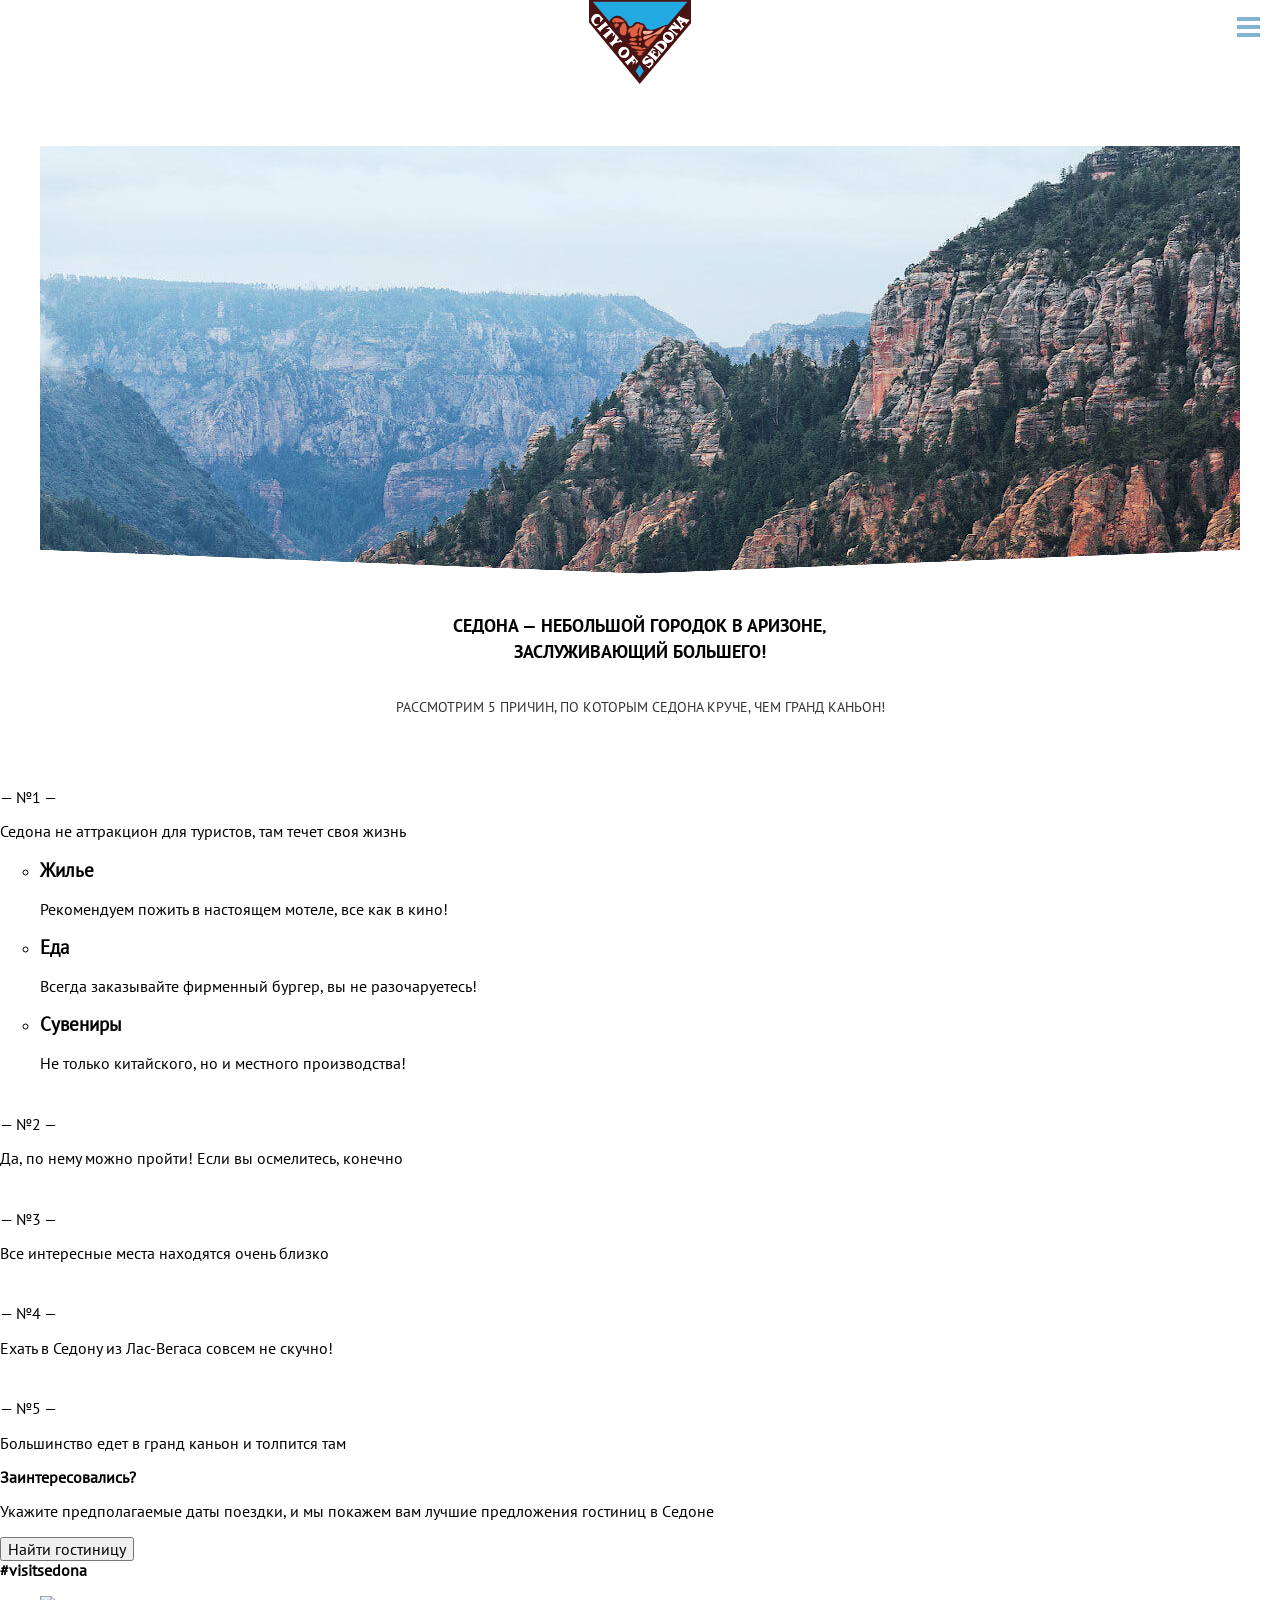
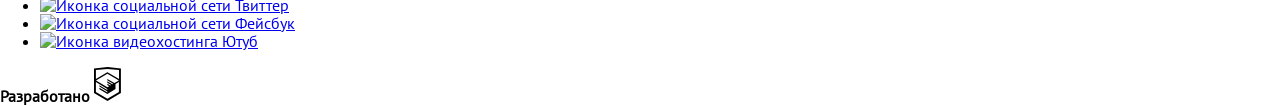
==== index.html @ 57e94d4b "features_mobile - in progress" ====
<!DOCTYPE html>
<html lang="en">

<head>
	<meta charset="UTF-8">
	<meta name="viewport" content="width=device-width,initial-scale=1">
	<link rel="stylesheet" href="css/normalize.css">
	<link rel="stylesheet" href="css/style.css">
	<title>Sedona</title>
</head>

<body>
	<header class="page-header page-header-nojs">
		<a class="page-header__logo">
			<img class="page-header__image" src="img/logotype-mobile.svg" width="102" height="83" alt="Логотип курортного городка «Седона»">
		</a>
		<div class="page-header__wrapper"></div>
		<nav class="main-nav main-nav--closed main-nav--nojs">
			<button class="main-nav__toggle" type="button"><span class="visually-hidden">Открыть меню</span></button>
			<div class="main-nav__wrapper">
				<ul class="main-nav__list site-list">
					<li class="site-list__item site-list__item--active">
						<a>Главная</a>
					</li>
					<li class="site-list__item">
						<a href="photo.html">Фото и видео</a>
					</li>
					<li class="site-list__item">
						<a href="form.html">Форма отзыва</a>
					</li>
					<li class="site-list__item">
						<a href="#">HTML Academy</a>
					</li>
				</ul>
			</div>
		</nav>
	</header>
	<main class="page-main">
		<h1 class="visually-hidden">Главная страница курортного города «Седона»</h1>
		<section class="features">
			<h2 class="visually-hidden">Преимущества курортного города «Седона»</h2>
			<div class="features__wrapper">
				<b class="features__city">Седона — небольшой городок в аризоне, заслуживающий большего!</b>
				<p class="features__reason">Рассмотрим 5 причин, по которым седона круче, чем гранд каньон!</p>
			</div>
			<ul class="features__list">
				<li class="features__item">
					<h3 class="features__title">Настоящий городок</h3>
					<span class="features__number">— №1 —</span>
					<p class="features__desc">Седона не аттракцион для туристов, там течет своя жизнь</p>
					<ul class="features__sublist">
						<li class="features__sublist-item">
							<h3 class="features__sublist-title">Жилье</h3>
							<p class="features__sublist-desc">Рекомендуем пожить в настоящем мотеле, все как в кино!</p>
						</li>
						<li class="features__sublist-item">
							<h3 class="features__sublist-title">Еда</h3>
							<p class="features__sublist-desc">Всегда заказывайте фирменный бургер, вы не разочаруетесь!</p>
						</li>
						<li class="features__sublist-item">
							<h3 class="features__sublist-title">Сувениры</h3>
							<p class="features__sublist-desc">Не только китайского, но и местного производства!</p>
						</li>
					</ul>
				</li>
				<li class="features__item">
					<h3 class="features__title">Там есть мост дьявола</h3>
					<span class="features__number">— №2 —</span>
					<p class="features__desc">Да, по нему можно пройти! Если вы осмелитесь, конечно</p>
				</li>
				<li class="features__item">
					<h3 class="features__title">Небольшая площадь</h3>
					<span class="features__number">— №3 —</span>
					<p class="features__desc">Все интересные места находятся очень близко</p>
				</li>
				<li class="features__item">
					<h3 class="features__title">Красивая дорога</h3>
					<span class="features__number">— №4 —</span>
					<p class="features__desc">Ехать в Седону из Лас-Вегаса совсем не скучно!</p>
				</li>
				<li class="features__item">
					<h3 class="features__title">Мало туристов</h3>
					<span class="features__number">— №5 —</span>
					<p class="features__desc">Большинство едет в гранд каньон и толпится там</p>
				</li>
			</ul>
		</section>
		<section class="beinterestedin">
			<h2 class="visually-hidden">Забронировать гостинницу</h2>
			<b class="beinterestedin__title">Заинтересовались?</b>
			<p class="beinterestedin__desc">Укажите предполагаемые даты поездки, и мы покажем вам лучшие предложения гостиниц в Cедоне</p>
			<button class="beinterestedin__button">Найти гостиницу</button>
		</section>
		<section class="map">
			<h2 class="visually-hidden">Как до нас добраться?</h2>
			<div class="map__wrapper"></div>
		</section>
	</main>
	<footer class="page-footer">
		<b class="page-footer__hashtag">#visitsedona</b>
		<ul class="social__list">
			<li class="social__item">
				<a class="social__link" href="#">
					<img width="18" height="14" src="img/icon-twitter.svg" alt="Иконка социальной сети Твиттер">
				</a>
			</li>
			<li class="social__item">
				<a class="social__link" href="#">
					<img width="9" height="18" src="img/icon-facebook.svg" alt="Иконка социальной сети Фейсбук">
				</a>
			</li>
			<li class="social__item">
				<a class="social__link" href="#">
					<img width="20" height="14" src="img/icon-youtube.svg" alt="Иконка видеохостинга Ютуб">
				</a>
			</li>
		</ul>
		<div class="page-footer__copyright">
			<b class="page-footer__copyright-text" title="Логотип HTML Academy">Разработано</b>
			<a href="#" class="page-footer__copyright-link">
				<svg width="27" height="35" viewBox="0 0 27 35" fill="none">
					<path d="M13.6 0h-.1L0 1.4v24.7l13.5 8 13.4-8V1.4L13.6 0zM25 12.1L13.5 5.3v-.1h-.1l-.1-.1v.1L1.9 12.1v-9l11.5-1.2L25 3.1v9zM13.4 6.8l11.5 6.7-4.5 2.6-7.1-4.2v1.4l5.9 3.5-.9.5-5-3v1.4l3.8 2.3-.8.5-3-1.8v1.4l1.9 1.1-1.8 1.1L2 13.6l11.4-6.8zM1.9 15.1l11.4 6.8v1l-7.9-4.7v1.4l8 4.8v1.1l-8-4.7v1.4l8 4.8 8.1-4.9v-5.2l3.4-2v10l-11.5 6.9L1.9 25v-9.9z" fill="#000" />
				</svg>
			</a>
		</div>
	</footer>
	<script src="scripts/main-nav.js"></script>
</body>

</html>
---- css/style.css ----
@font-face {
  font-weight: normal;
  font-family: "PT Sans Regular";
  font-style: normal;
  font-display: swap;
  src: url("../fonts/ptsans.woff2") format("woff2"), url("../fonts/ptsans.woff") format("woff");
}
@font-face {
  font-weight: bold;
  font-family: "PT Sans Bold";
  font-style: normal;
  font-display: swap;
  src: url("../fonts/ptsansbold.woff2") format("woff2"), url("../fonts/ptsansbold.woff") format("woff");
}
body {
  min-width: 320px;
  font-family: "PT Sans Regular", "Arial", sans-serif;
}
.visually-hidden:not(:focus):not(:active),
input[type="checkbox"].visually-hidden,
input[type="radio"].visually-hidden {
  position: absolute;
  width: 1px;
  height: 1px;
  margin: -1px;
  border: 0;
  padding: 0;
  white-space: nowrap;
  clip-path: insert(100%);
  clip: rect(0 0 0 0);
  overflow: hidden;
}
img {
  max-width: 100%;
  height: auto;
}
.list-reset {
  margin: 0;
  padding: 0;
  list-style: none;
}
.text-reset {
  margin: 0;
  padding: 0;
}
.index-central {
  margin: 0 auto;
  max-width: 940px;
}
.page-header {
  position: relative;
  width: 100%;
  min-height: 445px;
  display: flex;
  flex-direction: column;
  background-image: url(../img/text-index-mobile.svg), url(../img/bg-back-mobile@1x.jpg);
  background-repeat: no-repeat;
  background-position: center 146px, center 56px;
  background-size: 282px 214px, 768px auto;
}
@media (min-resolution: 144dpi), (min-resolution: 1.5dppx) {
  .page-header {
    background-image: url("../img/bg-back-mobile@2x.jpg");
  }
}
.page-header::after {
  content: "";
  position: absolute;
  bottom: 0;
  width: 100%;
  height: 26px;
  background: linear-gradient(to bottom left, transparent 50%, #ffffff 50.9%) left / 51.5% 100% no-repeat, linear-gradient(to bottom right, transparent 50%, #ffffff 50.9%) right / 51.5% 100% no-repeat;
}
.page-header-nojs {
  background-image: none;
}
.page-header-nojs::after {
  content: none;
}
.page-header__logo {
  text-align: center;
  z-index: 2;
}
@media (max-width: 767px) {
  .page-header-nojs .page-header__wrapper {
    position: relative;
    margin-top: -29.7px;
    order: 1;
    width: 100%;
    min-height: 389px;
    background-image: url(../img/text-index-mobile.svg), url(../img/bg-back-mobile@1x.jpg);
    background-repeat: no-repeat;
    background-position: center 90px, center 0px;
    background-size: 282px 214px, 768px auto;
  }
  .page-header-nojs .page-header__wrapper::after {
    content: "";
    position: absolute;
    bottom: 0;
    width: 100%;
    height: 26px;
    background: linear-gradient(to bottom left, transparent 50%, #ffffff 50.9%) left / 51.5% 100% no-repeat, linear-gradient(to bottom right, transparent 50%, #ffffff 50.9%) right / 51.5% 100% no-repeat;
  }
}
@media (max-width: 767px) and (min-resolution: 144dpi), (max-width: 767px) and (min-resolution: 1.5dppx) {
  .page-header-nojs .page-header__wrapper {
    background-image: url("../img/bg-back-mobile@2x.jpg");
  }
}
@media (min-width: 768px) {
  .page-header {
    min-height: 574px;
    background-image: url("../img/bg-back-desktop@1x.jpg");
    background-size: 1200px auto;
  }
}
@media (min-width: 768px) and (min-resolution: 144dpi), (min-width: 768px) and (min-resolution: 1.5dppx) {
  .page-header {
    background-image: url("../img/bg-back-desktop@2x.jpg");
  }
}
.main-nav {
  position: relative;
}
.main-nav {
  order: -1;
}
.main-nav--opened .main-nav__list {
  display: block;
}
.main-nav--closed .main-nav__list {
  display: none;
}
.main-nav__wrapper {
  background-color: #81b3d2;
}
.main-nav__list {
  margin: 0;
  padding: 0;
  list-style: none;
}
.site-list__item {
  box-shadow: inset 0px 1px 0px 0px rgba(255, 255, 255, 0.2), inset 0px -1px 0px 0px rgba(1, 1, 1, 0.2);
}
.site-list__item a {
  display: block;
  padding: 7px 0px;
  font-family: "PT Sans Bold";
  font-size: 18px;
  line-height: 40px;
  font-weight: bold;
  text-transform: uppercase;
  text-decoration: none;
  color: #ffffff;
  text-align: center;
}
.site-list__item:first-child {
  box-shadow: inset 0px 1px 0px 0px rgba(255, 255, 255, 0.2), inset 0px -1px 0px 0px rgba(1, 1, 1, 0.2);
}
.site-list__item:last-child {
  box-shadow: inset 0px 1px 0px 0px rgba(255, 255, 255, 0.2), inset 0px -1px 4px 0px rgba(1, 1, 1, 0.2);
}
.main-nav__toggle {
  position: absolute;
  top: 17px;
  right: 20px;
  display: block;
  padding: 0;
  width: 23px;
  height: 21px;
  background: none;
  border: none;
  z-index: 3;
}
.main-nav--closed .main-nav__toggle::before {
  content: "";
  position: absolute;
  top: 0;
  right: 0;
  width: 23px;
  height: 4px;
  background-color: #81b3d2;
  box-shadow: 0 8px 0 0 #81b3d2, 0 16px 0 0 #81b3d2;
}
.main-nav--opened .main-nav__toggle::before {
  content: "";
  position: absolute;
  top: -3px;
  right: 9.5px;
  width: 4px;
  height: 28px;
  background-color: #ffffff;
  transform: rotate(45deg);
}
.main-nav--opened .main-nav__toggle::after {
  content: "";
  position: absolute;
  top: -3px;
  right: 9.5px;
  width: 4px;
  height: 28px;
  background-color: #ffffff;
  transform: rotate(-45deg);
}
.main-nav--nojs .main-nav__list {
  display: block;
}
.main-nav--nojs .main-nav__toggle {
  display: none;
}
.features__wrapper {
  max-width: 500px;
  padding: 0px 25px;
  margin: 39px auto 42px;
}
.features__city {
  display: block;
  margin-bottom: 29px;
  font-family: "PT Sans Bold";
  font-size: 18px;
  line-height: 26px;
  font-weight: bold;
  color: #000000;
  text-align: center;
  text-transform: uppercase;
}
.features__reason {
  margin: 0;
  padding: 0;
  font-family: "PT Sans Regular";
  font-size: 14px;
  line-height: 26px;
  font-weight: normal;
  color: #333333;
  text-align: center;
  text-transform: uppercase;
}
.features__list {
  margin: 0;
  padding: 0;
  list-style: none;
}
.features__title {
  margin: 0;
  padding: 0;
  font-family: "PT Sans Bold";
  font-size: 18px;
  line-height: 26px;
  font-weight: bold;
  text-transform: uppercase;
  text-align: center;
  color: #ffffff;
}
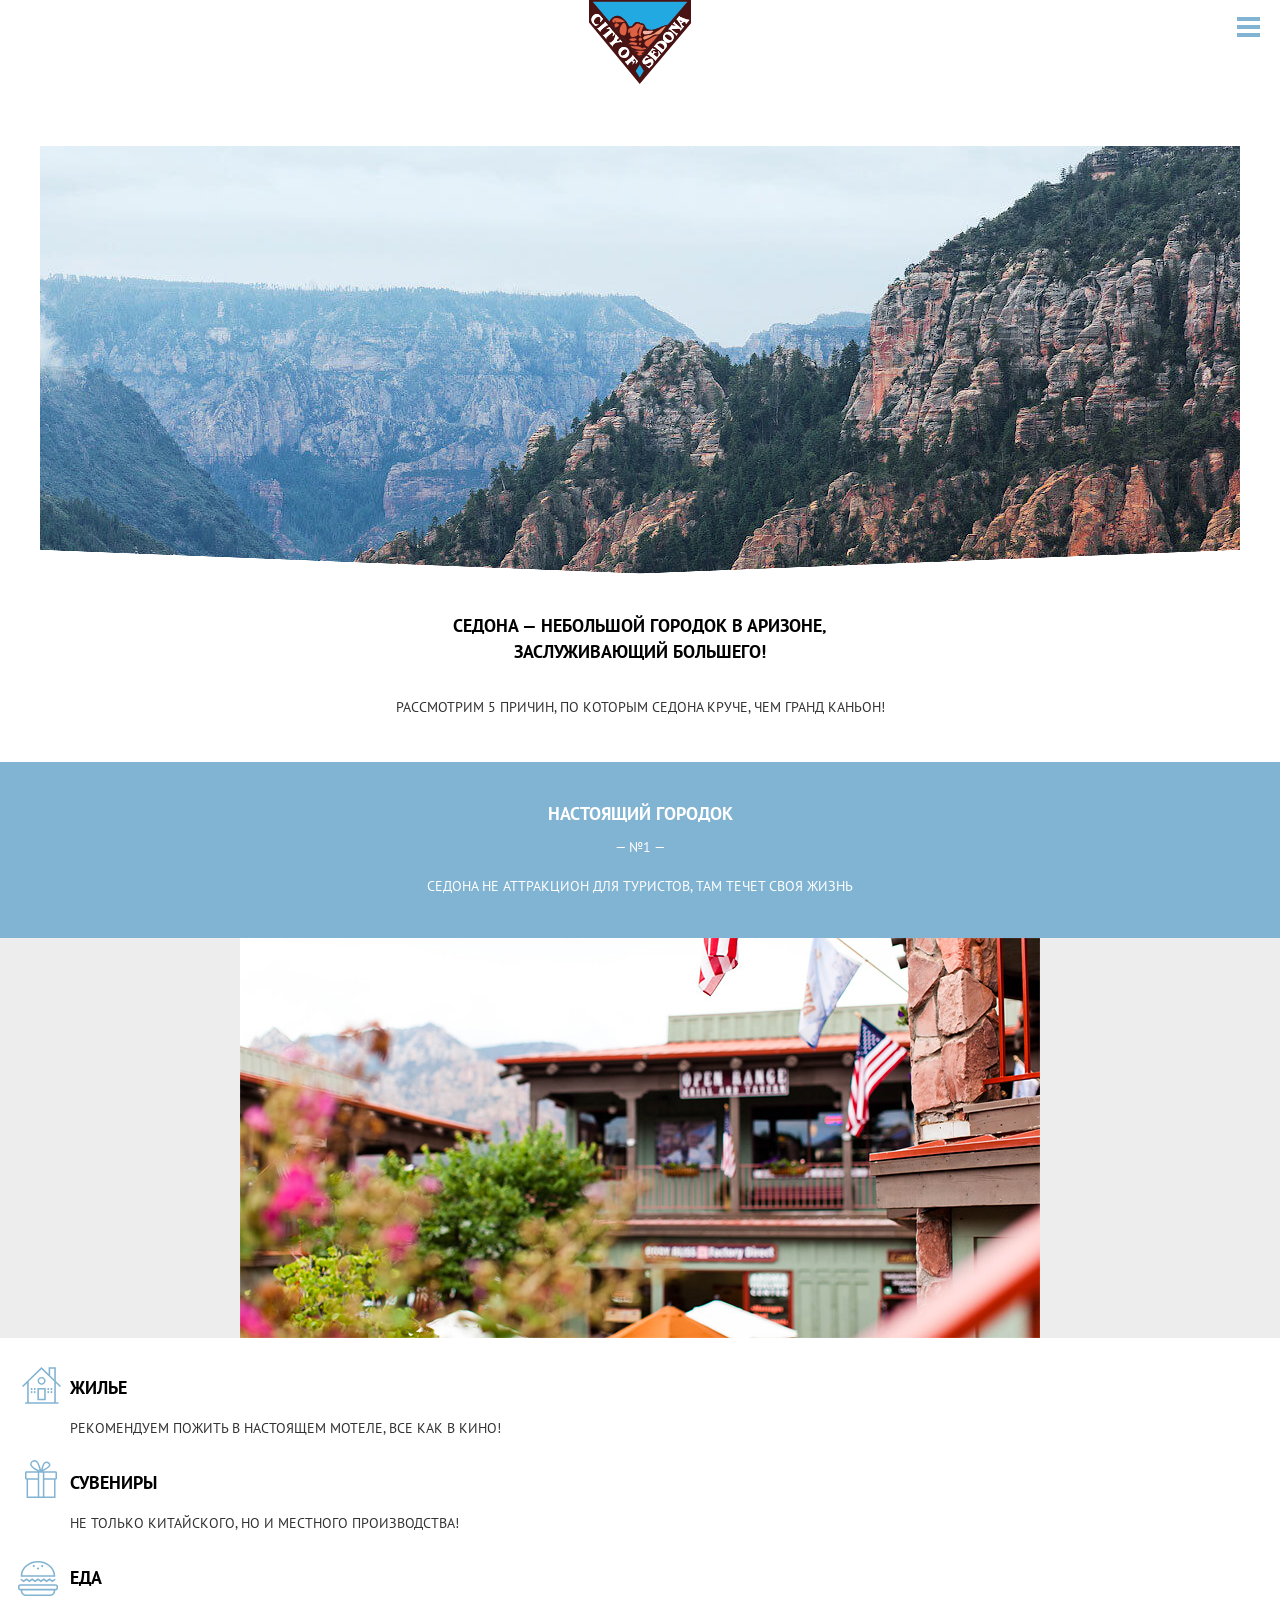
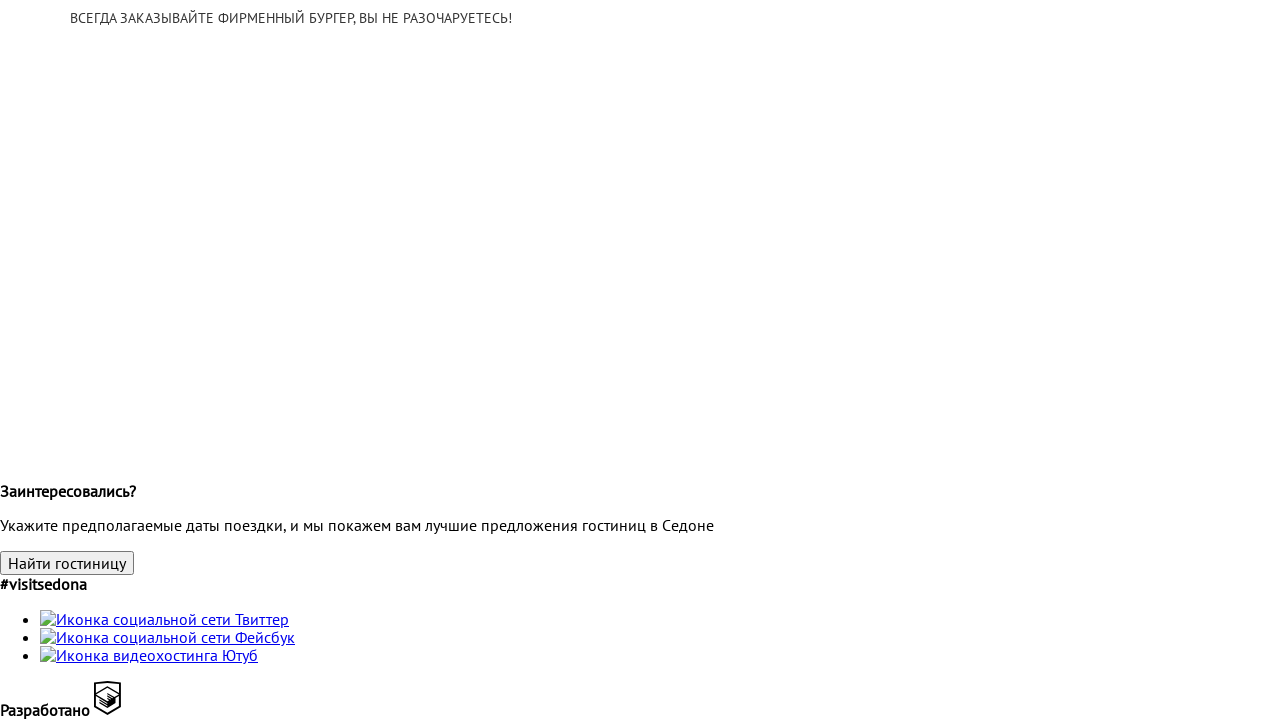
==== commit 3571f6f1: "features__list - in progress" ====
--- a/index.html
+++ b/index.html
@@ -45,19 +45,36 @@
 			</div>
 			<ul class="features__list">
 				<li class="features__item">
-					<h3 class="features__title">Настоящий городок</h3>
-					<span class="features__number">— №1 —</span>
-					<p class="features__desc">Седона не аттракцион для туристов, там течет своя жизнь</p>
+					<div class="features__item-wrapper">
+						<div class="features__text-wrapper">
+							<h3 class="features__title">Настоящий городок</h3>
+							<span class="features__number">— №1 —</span>
+							<p class="features__desc">Седона не аттракцион для туристов, там течет своя жизнь</p>
+						</div>
+						<p class="features_wrapper-picture">
+							<picture>
+								<!--
+								<source type="image/webp" media="(min-width: 960px)" srcset="img/main-city-desktop@1x.webp 1x, img/main-city-desktop@2x.webp 2x">
+								<source type="image/webp" media="(min-width: 768px)" srcset="img/main-city-tablet@1x.webp 1x, img/main-city-tablet@2x.webp 2x">
+								<source type="image/webp" srcset="img/main-city-mobile@1x.webp 1x, img/main-city-mobile@2x.webp 2x">
+
+-->
+								<source media="(min-width: 960px)" srcset="img/main-city-desktop@1x.jpg 1x, img/main-city-desktop@2x.jpg 2x">
+								<source media="(min-width: 500px)" srcset="img/main-city-tablet@1x.jpg 1x, img/main-city-tablet@2x.jpg 2x">
+								<img class="features__picture" src="img/main-city-mobile@1x.jpg" , srcset="img/main-city-mobile@2x.jpg 2x" alt="Фото настоящего городка">
+							</picture>
+						</p>
+					</div>
 					<ul class="features__sublist">
-						<li class="features__sublist-item">
+						<li class="features__sublist-item features__sublist-house">
 							<h3 class="features__sublist-title">Жилье</h3>
 							<p class="features__sublist-desc">Рекомендуем пожить в настоящем мотеле, все как в кино!</p>
 						</li>
-						<li class="features__sublist-item">
+						<li class="features__sublist-item features__sublist--food">
 							<h3 class="features__sublist-title">Еда</h3>
 							<p class="features__sublist-desc">Всегда заказывайте фирменный бургер, вы не разочаруетесь!</p>
 						</li>
-						<li class="features__sublist-item">
+						<li class="features__sublist-item features__sublist--souvenir">
 							<h3 class="features__sublist-title">Сувениры</h3>
 							<p class="features__sublist-desc">Не только китайского, но и местного производства!</p>
 						</li>
--- a/css/style.css
+++ b/css/style.css
@@ -240,6 +240,10 @@
   padding: 0;
   list-style: none;
 }
+.features__text-wrapper {
+  padding: 39px 20px 41px;
+  background-color: #81b3d2;
+}
 .features__title {
   margin: 0;
   padding: 0;
@@ -251,3 +255,96 @@
   text-align: center;
   color: #ffffff;
 }
+.features__number {
+  display: block;
+  padding: 10px 0px 18px;
+  font-family: "PT Sans Regular";
+  font-size: 14px;
+  line-height: 21px;
+  font-weight: normal;
+  color: #ffffff;
+  text-align: center;
+  text-transform: uppercase;
+}
+.features__desc {
+  margin: 0;
+  padding: 0;
+  font-family: "PT Sans Regular";
+  font-size: 14px;
+  line-height: 21px;
+  font-weight: normal;
+  color: #ffffff;
+  text-align: center;
+  text-transform: uppercase;
+}
+.features_wrapper-picture {
+  margin: 0;
+  padding: 0;
+  font-size: 0;
+  line-height: 0;
+  text-align: center;
+  background-color: #ededed;
+}
+.features__sublist {
+  margin: 0;
+  padding: 0;
+  list-style: none;
+  padding: 37px 20px 38px 70px;
+  display: flex;
+  flex-direction: column;
+}
+.features__sublist-item {
+  position: relative;
+  margin-bottom: 31px;
+}
+.features__sublist-title {
+  margin: 0;
+  padding: 0;
+  margin-bottom: 17px;
+  font-family: "PT Sans Bold";
+  font-size: 18px;
+  line-height: 26px;
+  font-weight: bold;
+  color: #000000;
+  text-transform: uppercase;
+}
+.features__sublist-desc {
+  margin: 0;
+  padding: 0;
+  font-family: "PT Sans Regular";
+  font-size: 14px;
+  line-height: 21px;
+  font-weight: normal;
+  color: #333333;
+  text-transform: uppercase;
+}
+.features__sublist-house::before {
+  content: "";
+  position: absolute;
+  top: -8.2px;
+  left: -48px;
+  width: 39px;
+  height: 37px;
+  background-image: url('../img/icon-house.svg');
+}
+.features__sublist--food {
+  order: 1;
+}
+.features__sublist--food::before {
+  content: "";
+  position: absolute;
+  top: -4px;
+  left: -52px;
+  width: 40px;
+  height: 35px;
+  background-image: url('../img/icon-food.svg');
+}
+.features__sublist--souvenir::before {
+  content: "";
+  position: absolute;
+  top: -10.2px;
+  left: -45px;
+  width: 32px;
+  height: 38px;
+  background-image: url('../img/icon-souvenir.svg');
+}
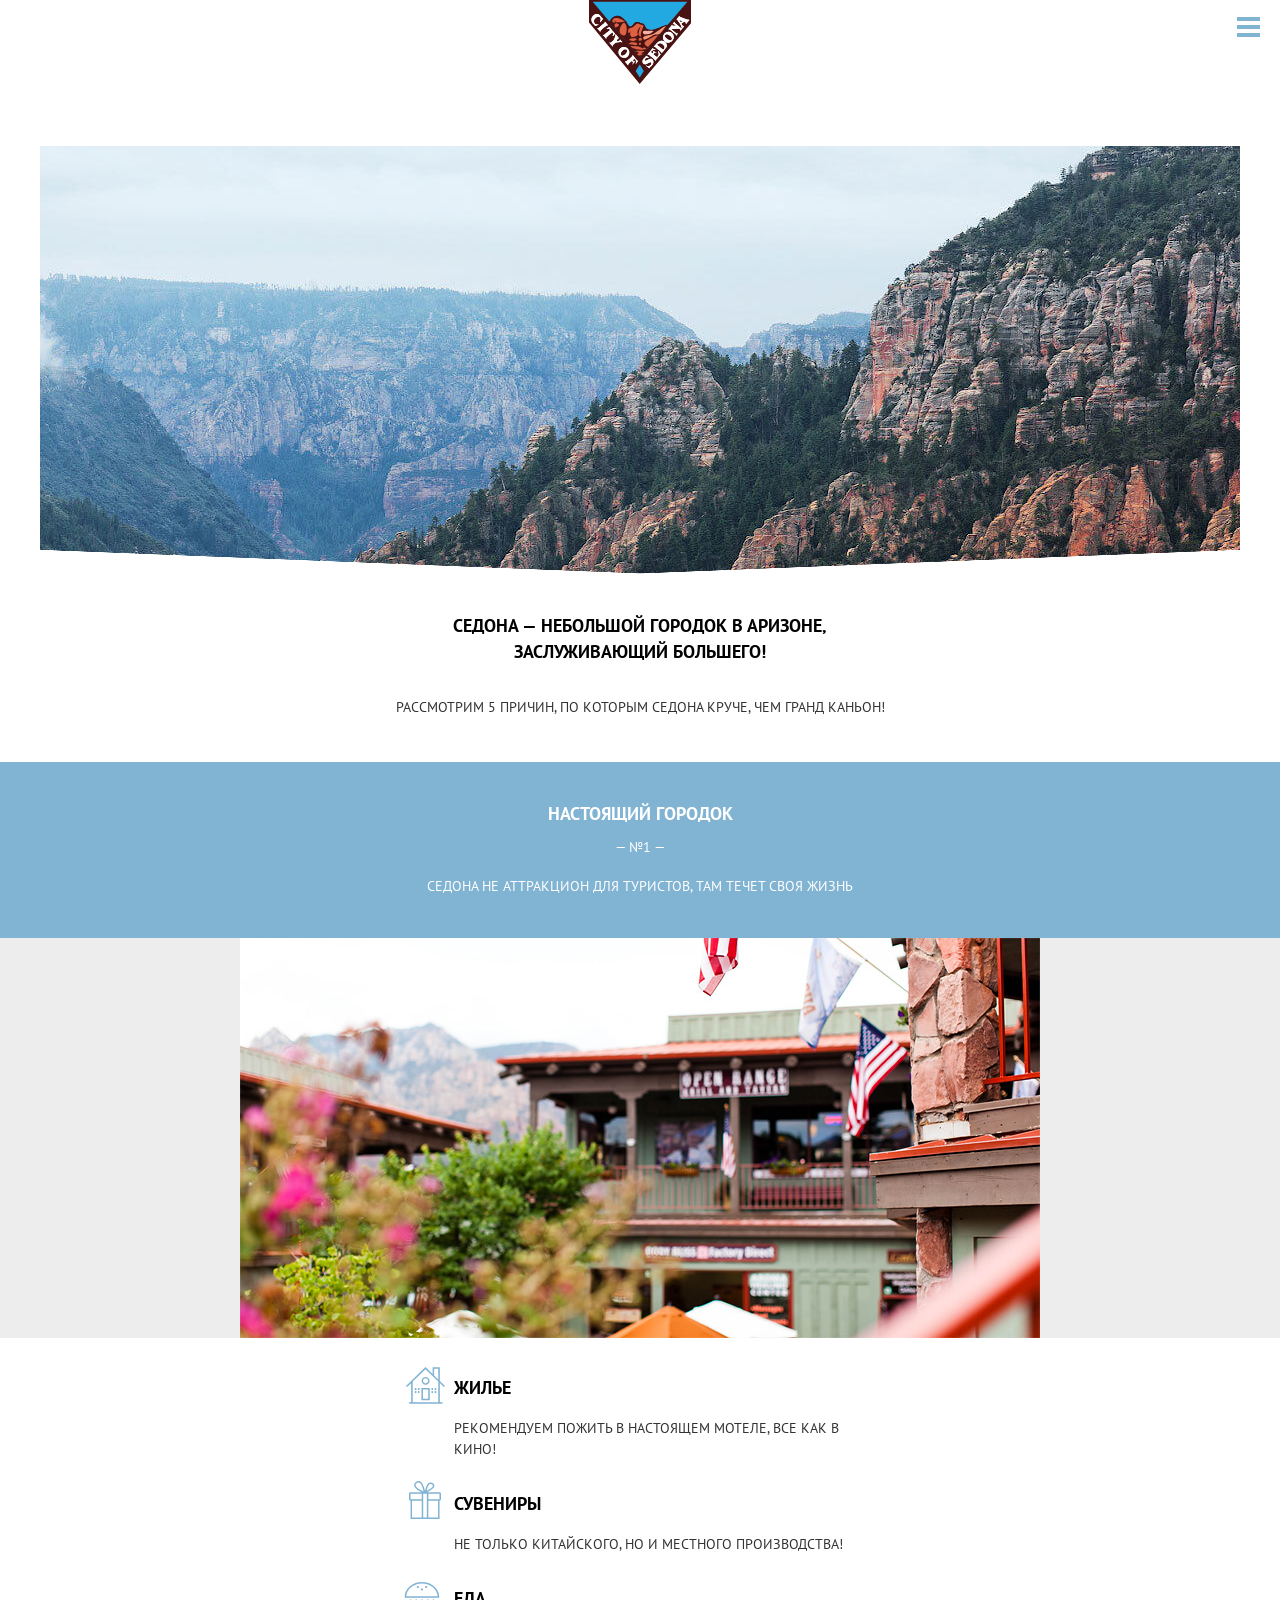
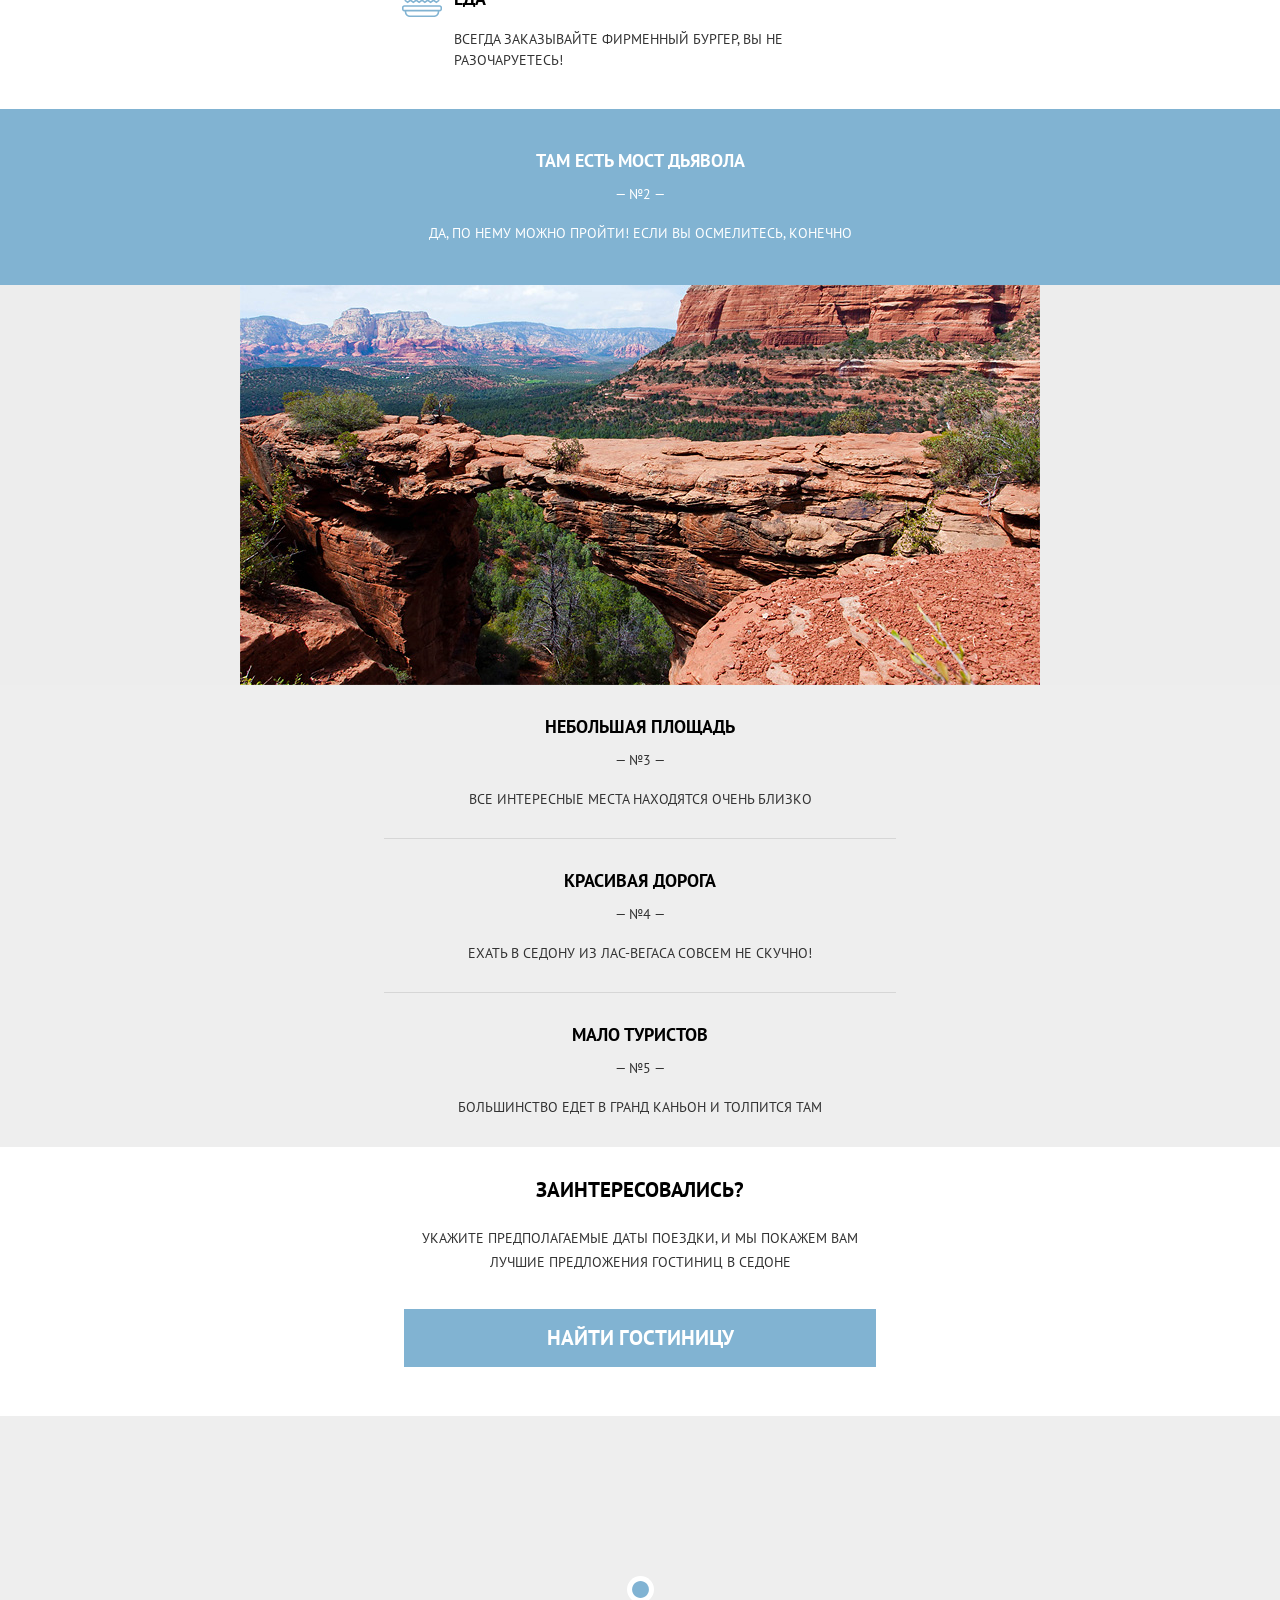
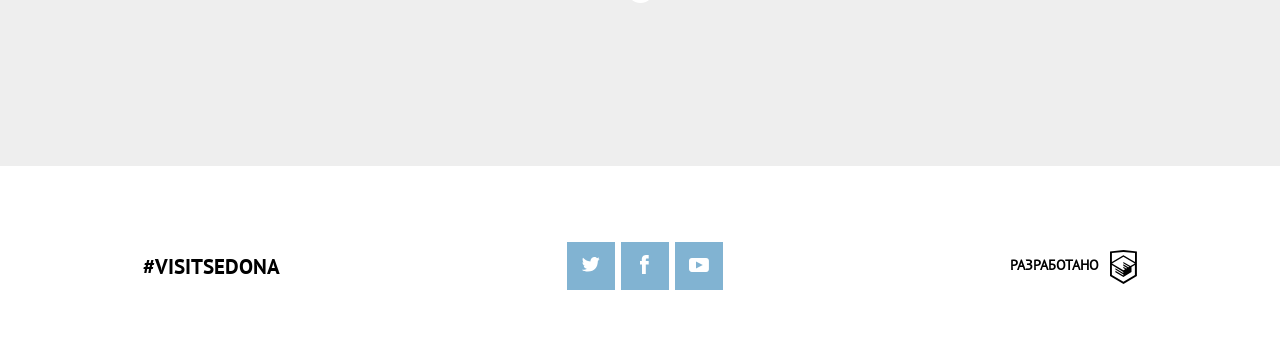
==== commit 5963cb42: "Index__mobile - done" ====
--- a/index.html
+++ b/index.html
@@ -45,7 +45,7 @@
 			</div>
 			<ul class="features__list">
 				<li class="features__item">
-					<div class="features__item-wrapper">
+					<div class="features__item-wrapper features__item-wrapper--margin">
 						<div class="features__text-wrapper">
 							<h3 class="features__title">Настоящий городок</h3>
 							<span class="features__number">— №1 —</span>
@@ -55,7 +55,7 @@
 							<picture>
 								<!--
 								<source type="image/webp" media="(min-width: 960px)" srcset="img/main-city-desktop@1x.webp 1x, img/main-city-desktop@2x.webp 2x">
-								<source type="image/webp" media="(min-width: 768px)" srcset="img/main-city-tablet@1x.webp 1x, img/main-city-tablet@2x.webp 2x">
+								<source type="image/webp" media="(min-width: 500px)" srcset="img/main-city-tablet@1x.webp 1x, img/main-city-tablet@2x.webp 2x">
 								<source type="image/webp" srcset="img/main-city-mobile@1x.webp 1x, img/main-city-mobile@2x.webp 2x">
 
 -->
@@ -81,24 +81,47 @@
 					</ul>
 				</li>
 				<li class="features__item">
-					<h3 class="features__title">Там есть мост дьявола</h3>
-					<span class="features__number">— №2 —</span>
-					<p class="features__desc">Да, по нему можно пройти! Если вы осмелитесь, конечно</p>
+					<div class="features__item-wrapper">
+						<div class="features__text-wrapper">
+							<h3 class="features__title">Там есть мост дьявола</h3>
+							<span class="features__number">— №2 —</span>
+							<p class="features__desc">Да, по нему можно пройти! Если вы осмелитесь, конечно</p>
+						</div>
+						<p class="features_wrapper-picture">
+							<picture>
+								<!--
+								<source type="image/webp" media="(min-width: 960px)" srcset="img/main-bridge-desktop@1x.webp 1x, img/main-bridge-desktop@1x.webp 2x">
+								<source type="image/webp" media="(min-width: 500px)" srcset="img/main-bridge-tablet@1x.webp 1x, img/main-bridge-tablet@2x.webp 2x">
+								<source type="image/webp" srcset="img/main-bridge-mobile@1x.webp 1x, img/main-bridge-mobile@2x.webp 2x">
+
+-->
+								<source media="(min-width: 960px)" srcset="img/main-bridge-desktop@1x.jpg 1x, img/main-bridge-desktop@2x.jpg 2x">
+								<source media="(min-width: 500px)" srcset="img/main-bridge-tablet@1x.jpg 1x, img/main-bridge-tablet@2x.jpg 2x">
+								<img class="features__picture" src="img/main-bridge-mobile@1x.jpg" , srcset="img/main-bridge-mobile@2x.jpg 2x" alt="Фото настоящего городка">
+							</picture>
+						</p>
+					</div>
 				</li>
 				<li class="features__item">
-					<h3 class="features__title">Небольшая площадь</h3>
-					<span class="features__number">— №3 —</span>
-					<p class="features__desc">Все интересные места находятся очень близко</p>
+					<div class="features__items-wrapper">
+						<h3 class="features__title features__title--color">Небольшая площадь</h3>
+						<span class="features__number features__text-color">— №3 —</span>
+						<p class="features__desc features__text-color">Все интересные места находятся очень близко</p>
+					</div>
 				</li>
 				<li class="features__item">
-					<h3 class="features__title">Красивая дорога</h3>
-					<span class="features__number">— №4 —</span>
-					<p class="features__desc">Ехать в Седону из Лас-Вегаса совсем не скучно!</p>
+					<div class="features__items-wrapper">
+						<h3 class="features__title features__title--color">Красивая дорога</h3>
+						<span class="features__number features__text-color">— №4 —</span>
+						<p class="features__desc features__text-color">Ехать в Седону из Лас-Вегаса совсем не скучно!</p>
+					</div>
 				</li>
 				<li class="features__item">
-					<h3 class="features__title">Мало туристов</h3>
-					<span class="features__number">— №5 —</span>
-					<p class="features__desc">Большинство едет в гранд каньон и толпится там</p>
+					<div class="features__items-wrapper">
+						<h3 class="features__title features__title--color">Мало туристов</h3>
+						<span class="features__number features__text-color">— №5 —</span>
+						<p class="features__desc features__text-color">Большинство едет в гранд каньон и толпится там</p>
+					</div>
 				</li>
 			</ul>
 		</section>
@@ -114,31 +137,33 @@
 		</section>
 	</main>
 	<footer class="page-footer">
-		<b class="page-footer__hashtag">#visitsedona</b>
-		<ul class="social__list">
-			<li class="social__item">
-				<a class="social__link" href="#">
-					<img width="18" height="14" src="img/icon-twitter.svg" alt="Иконка социальной сети Твиттер">
+		<div class="page-footer-wrapper">
+			<b class="page-footer__hashtag">#visitsedona</b>
+			<ul class="social__list">
+				<li class="social__item">
+					<a class="social__link" href="#">
+						<img width="18" height="14" src="img/icon-twitter.svg" alt="Иконка социальной сети Твиттер">
+					</a>
+				</li>
+				<li class="social__item">
+					<a class="social__link" href="#">
+						<img width="9" height="18" src="img/icon-facebook.svg" alt="Иконка социальной сети Фейсбук">
+					</a>
+				</li>
+				<li class="social__item">
+					<a class="social__link" href="#">
+						<img width="20" height="14" src="img/icon-youtube.svg" alt="Иконка видеохостинга Ютуб">
+					</a>
+				</li>
+			</ul>
+			<div class="page-footer__copyright">
+				<b class="page-footer__copyright-text" title="Логотип HTML Academy">Разработано</b>
+				<a href="#" class="page-footer__copyright-link">
+					<svg width="27" height="35" viewBox="0 0 27 35" fill="none">
+						<path d="M13.6 0h-.1L0 1.4v24.7l13.5 8 13.4-8V1.4L13.6 0zM25 12.1L13.5 5.3v-.1h-.1l-.1-.1v.1L1.9 12.1v-9l11.5-1.2L25 3.1v9zM13.4 6.8l11.5 6.7-4.5 2.6-7.1-4.2v1.4l5.9 3.5-.9.5-5-3v1.4l3.8 2.3-.8.5-3-1.8v1.4l1.9 1.1-1.8 1.1L2 13.6l11.4-6.8zM1.9 15.1l11.4 6.8v1l-7.9-4.7v1.4l8 4.8v1.1l-8-4.7v1.4l8 4.8 8.1-4.9v-5.2l3.4-2v10l-11.5 6.9L1.9 25v-9.9z" fill="#000" />
+					</svg>
 				</a>
-			</li>
-			<li class="social__item">
-				<a class="social__link" href="#">
-					<img width="9" height="18" src="img/icon-facebook.svg" alt="Иконка социальной сети Фейсбук">
-				</a>
-			</li>
-			<li class="social__item">
-				<a class="social__link" href="#">
-					<img width="20" height="14" src="img/icon-youtube.svg" alt="Иконка видеохостинга Ютуб">
-				</a>
-			</li>
-		</ul>
-		<div class="page-footer__copyright">
-			<b class="page-footer__copyright-text" title="Логотип HTML Academy">Разработано</b>
-			<a href="#" class="page-footer__copyright-link">
-				<svg width="27" height="35" viewBox="0 0 27 35" fill="none">
-					<path d="M13.6 0h-.1L0 1.4v24.7l13.5 8 13.4-8V1.4L13.6 0zM25 12.1L13.5 5.3v-.1h-.1l-.1-.1v.1L1.9 12.1v-9l11.5-1.2L25 3.1v9zM13.4 6.8l11.5 6.7-4.5 2.6-7.1-4.2v1.4l5.9 3.5-.9.5-5-3v1.4l3.8 2.3-.8.5-3-1.8v1.4l1.9 1.1-1.8 1.1L2 13.6l11.4-6.8zM1.9 15.1l11.4 6.8v1l-7.9-4.7v1.4l8 4.8v1.1l-8-4.7v1.4l8 4.8 8.1-4.9v-5.2l3.4-2v10l-11.5 6.9L1.9 25v-9.9z" fill="#000" />
-				</svg>
-			</a>
+			</div>
 		</div>
 	</footer>
 	<script src="scripts/main-nav.js"></script>
--- a/css/style.css
+++ b/css/style.css
@@ -60,7 +60,7 @@
 }
 @media (min-resolution: 144dpi), (min-resolution: 1.5dppx) {
   .page-header {
-    background-image: url("../img/bg-back-mobile@2x.jpg");
+    background-image: url(../img/text-index-mobile.svg), url(../img/bg-back-mobile@2x.jpg);
   }
 }
 .page-header::after {
@@ -104,7 +104,7 @@
 }
 @media (max-width: 767px) and (min-resolution: 144dpi), (max-width: 767px) and (min-resolution: 1.5dppx) {
   .page-header-nojs .page-header__wrapper {
-    background-image: url("../img/bg-back-mobile@2x.jpg");
+    background-image: url(../img/text-index-mobile.svg), url(../img/bg-back-mobile@2x.jpg);
   }
 }
 @media (min-width: 768px) {
@@ -239,6 +239,38 @@
   margin: 0;
   padding: 0;
   list-style: none;
+  margin-bottom: 30px;
+}
+.features__items-wrapper {
+  position: relative;
+  padding: 29px 32px;
+  max-width: 512px;
+  margin: 0px auto;
+  box-sizing: border-box;
+}
+.features__items-wrapper::after {
+  content: "";
+  position: absolute;
+  bottom: 0;
+  left: 50%;
+  transform: translateX(-50%);
+  width: 88%;
+  height: 1px;
+  background-color: #d6d6d6;
+}
+@media (min-width: 550px) {
+  .features__items-wrapper::after {
+    width: 100%;
+  }
+}
+.features__item:nth-child(n+3) {
+  background-color: #eeeeee;
+}
+.features__item:last-child .features__items-wrapper::after {
+  content: none;
+}
+.features__item-wrapper--margin {
+  margin-bottom: 37px;
 }
 .features__text-wrapper {
   padding: 39px 20px 41px;
@@ -255,9 +287,10 @@
   text-align: center;
   color: #ffffff;
 }
-.features__number {
-  display: block;
-  padding: 10px 0px 18px;
+.features__number,
+.features__desc {
+  margin: 0;
+  padding: 0;
   font-family: "PT Sans Regular";
   font-size: 14px;
   line-height: 21px;
@@ -266,16 +299,15 @@
   text-align: center;
   text-transform: uppercase;
 }
-.features__desc {
-  margin: 0;
-  padding: 0;
-  font-family: "PT Sans Regular";
-  font-size: 14px;
-  line-height: 21px;
-  font-weight: normal;
-  color: #ffffff;
-  text-align: center;
-  text-transform: uppercase;
+.features__number {
+  display: block;
+  padding: 10px 0px 18px;
+}
+.features__title--color {
+  color: #000000;
+}
+.features__text-color {
+  color: #333333;
 }
 .features_wrapper-picture {
   margin: 0;
@@ -289,9 +321,12 @@
   margin: 0;
   padding: 0;
   list-style: none;
-  padding: 37px 20px 38px 70px;
+  padding: 0px 20px 7px 70px;
   display: flex;
   flex-direction: column;
+  max-width: 512px;
+  margin: 0 auto;
+  box-sizing: border-box;
 }
 .features__sublist-item {
   position: relative;
@@ -348,3 +383,121 @@
   height: 38px;
   background-image: url('../img/icon-souvenir.svg');
 }
+.beinterestedin {
+  margin: 0 auto;
+  padding: 0px 20px 49px;
+  max-width: 512px;
+  box-sizing: border-box;
+}
+.beinterestedin__title {
+  display: block;
+  margin-bottom: 23px;
+  font-family: "PT Sans Bold";
+  font-size: 21px;
+  line-height: 26px;
+  font-weight: bold;
+  color: #000000;
+  text-align: center;
+  text-transform: uppercase;
+}
+.beinterestedin__desc {
+  margin: 0;
+  padding: 0;
+  margin-bottom: 35px;
+  font-family: "PT Sans Regular";
+  font-size: 14px;
+  line-height: 24px;
+  font-weight: normal;
+  color: #333333;
+  text-align: center;
+  text-transform: uppercase;
+}
+.beinterestedin__button {
+  display: block;
+  width: 100%;
+  padding: 16px 20px;
+  font-family: "PT Sans Bold";
+  font-size: 21px;
+  line-height: 26px;
+  font-weight: bold;
+  color: #ffffff;
+  text-align: center;
+  text-transform: uppercase;
+  border: 0;
+  background-color: #81b3d2;
+  box-sizing: border-box;
+  cursor: pointer;
+}
+.map__wrapper {
+  width: 100%;
+  height: 350px;
+  background: url(../img/icon-map-marker.svg) no-repeat, url(../img/bg-map-mobile@1x.jpg) no-repeat #eeeeee;
+  background-size: 27px 27px, auto 350px;
+  background-position: 50% 49.5%, 50% 46.5%;
+}
+@media (min-resolution: 144dpi), (min-resolution: 1.5dppx) {
+  .map__wrapper {
+    background: url(../img/icon-map-marker.svg) no-repeat, url(../img/bg-map-mobile@2x.jpg) no-repeat #eeeeee;
+  }
+}
+.page-footer {
+  padding: 38px 0px 23px;
+}
+.page-footer-wrapper {
+  display: flex;
+  flex-direction: column;
+  align-items: center;
+}
+@media (min-width: 600px) {
+  .page-footer-wrapper {
+    flex-direction: row;
+    justify-content: space-around;
+  }
+}
+.page-footer__hashtag {
+  display: block;
+  font-family: "PT Sans Bold";
+  font-size: 21px;
+  line-height: 26px;
+  font-weight: normal;
+  color: #000000;
+  text-transform: uppercase;
+}
+.social__list {
+  margin: 0;
+  padding: 0;
+  list-style: none;
+  margin: 38px 0px 34px -6px;
+  width: 162px;
+  display: flex;
+  justify-content: flex-start;
+  flex-wrap: wrap;
+}
+.social__item {
+  margin-left: 6px;
+  margin-bottom: 6px;
+  display: flex;
+  justify-content: center;
+  align-items: center;
+  width: 48px;
+  height: 48px;
+  background-color: #81b3d2;
+}
+.page-footer__copyright {
+  display: flex;
+  align-items: center;
+}
+.page-footer__copyright-text {
+  display: block;
+  margin-top: -5px;
+  margin-right: 11px;
+  font-family: "PT Sans Regular";
+  font-size: 14px;
+  line-height: 26px;
+  font-weight: bold;
+  color: #000000;
+  text-transform: uppercase;
+}
+.page-footer__copyright-link {
+  font-size: 0;
+}
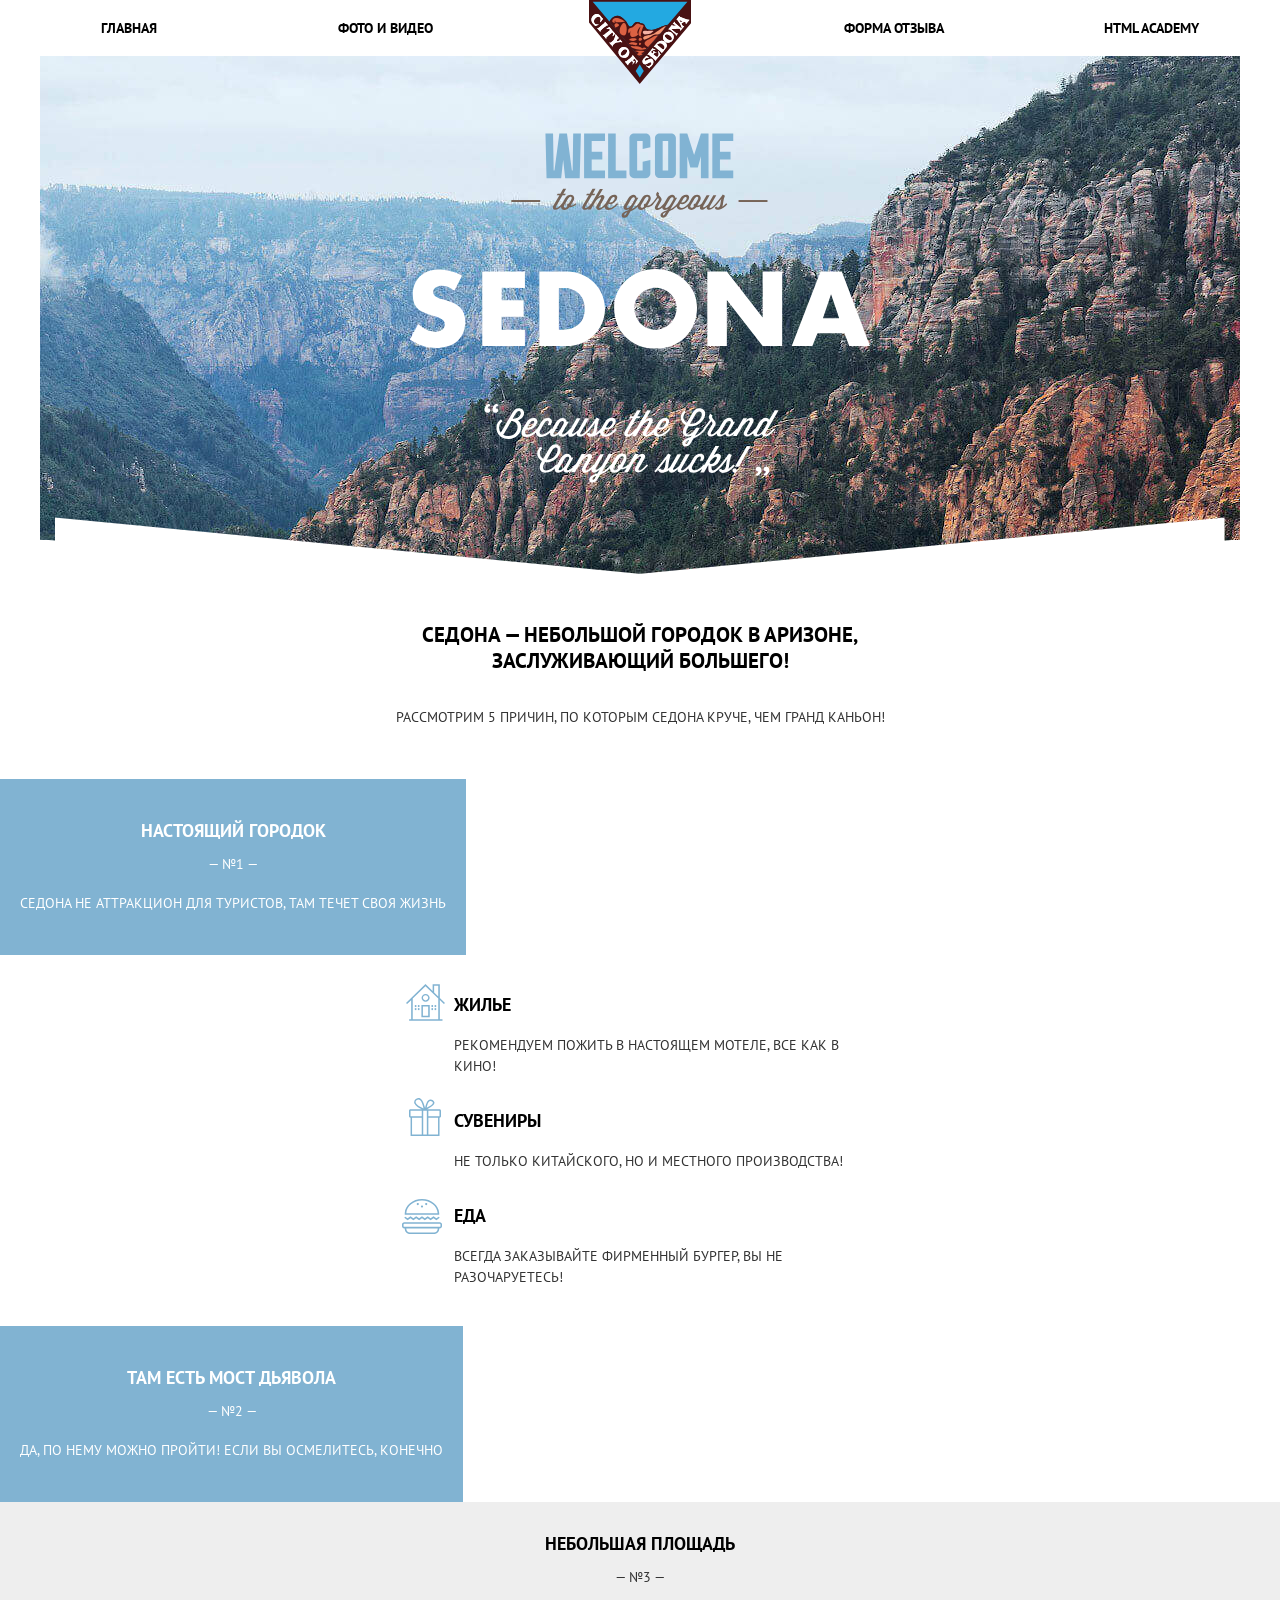
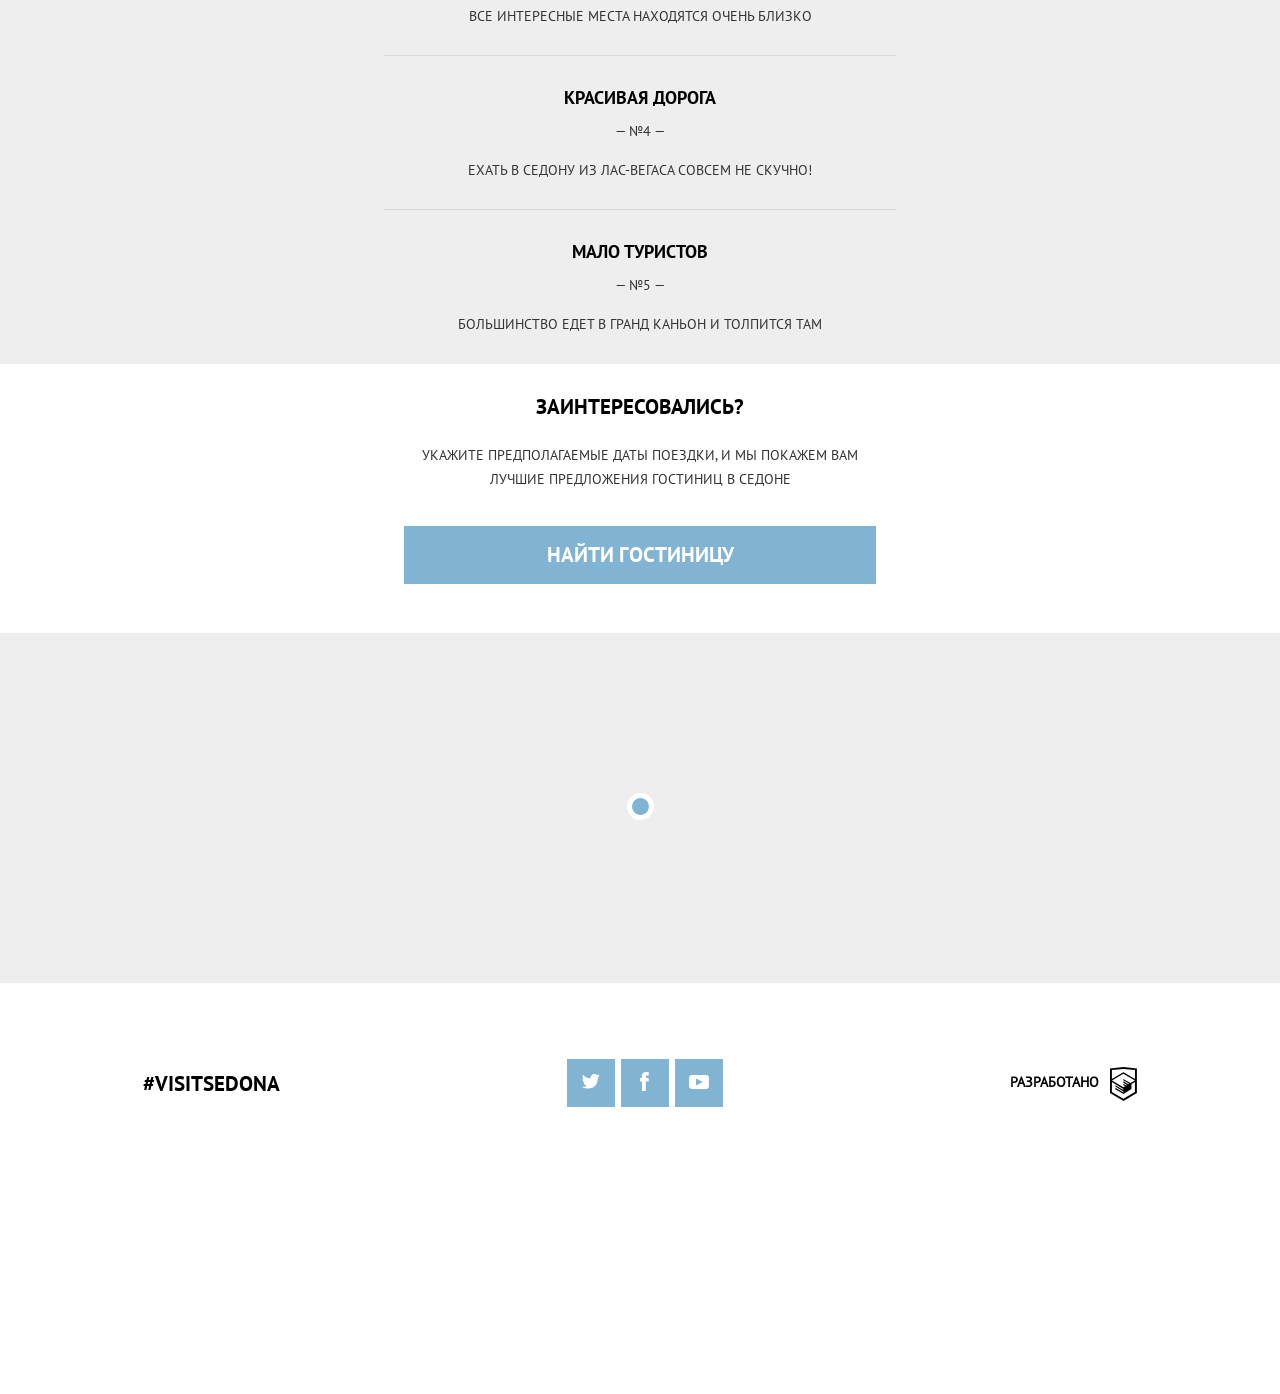
==== commit 4e15af73: "Header_tablet - done" ====
--- a/index.html
+++ b/index.html
@@ -54,12 +54,12 @@
 						<p class="features_wrapper-picture">
 							<picture>
 								<!--
-								<source type="image/webp" media="(min-width: 960px)" srcset="img/main-city-desktop@1x.webp 1x, img/main-city-desktop@2x.webp 2x">
+								<source type="image/webp" media="(min-width: 1200px)" srcset="img/main-city-desktop@1x.webp 1x, img/main-city-desktop@2x.webp 2x">
 								<source type="image/webp" media="(min-width: 500px)" srcset="img/main-city-tablet@1x.webp 1x, img/main-city-tablet@2x.webp 2x">
 								<source type="image/webp" srcset="img/main-city-mobile@1x.webp 1x, img/main-city-mobile@2x.webp 2x">
 
 -->
-								<source media="(min-width: 960px)" srcset="img/main-city-desktop@1x.jpg 1x, img/main-city-desktop@2x.jpg 2x">
+								<source media="(min-width: 768px)" srcset="img/main-city-desktop@1x.jpg 1x, img/main-city-desktop@2x.jpg 2x">
 								<source media="(min-width: 500px)" srcset="img/main-city-tablet@1x.jpg 1x, img/main-city-tablet@2x.jpg 2x">
 								<img class="features__picture" src="img/main-city-mobile@1x.jpg" , srcset="img/main-city-mobile@2x.jpg 2x" alt="Фото настоящего городка">
 							</picture>
@@ -90,12 +90,12 @@
 						<p class="features_wrapper-picture">
 							<picture>
 								<!--
-								<source type="image/webp" media="(min-width: 960px)" srcset="img/main-bridge-desktop@1x.webp 1x, img/main-bridge-desktop@1x.webp 2x">
+								<source type="image/webp" media="(min-width: 1200px)" srcset="img/main-bridge-desktop@1x.webp 1x, img/main-bridge-desktop@1x.webp 2x">
 								<source type="image/webp" media="(min-width: 500px)" srcset="img/main-bridge-tablet@1x.webp 1x, img/main-bridge-tablet@2x.webp 2x">
 								<source type="image/webp" srcset="img/main-bridge-mobile@1x.webp 1x, img/main-bridge-mobile@2x.webp 2x">
 
 -->
-								<source media="(min-width: 960px)" srcset="img/main-bridge-desktop@1x.jpg 1x, img/main-bridge-desktop@2x.jpg 2x">
+								<source media="(min-width: 1200px)" srcset="img/main-bridge-desktop@1x.jpg 1x, img/main-bridge-desktop@2x.jpg 2x">
 								<source media="(min-width: 500px)" srcset="img/main-bridge-tablet@1x.jpg 1x, img/main-bridge-tablet@2x.jpg 2x">
 								<img class="features__picture" src="img/main-bridge-mobile@1x.jpg" , srcset="img/main-bridge-mobile@2x.jpg 2x" alt="Фото настоящего городка">
 							</picture>
--- a/css/style.css
+++ b/css/style.css
@@ -109,14 +109,40 @@
 }
 @media (min-width: 768px) {
   .page-header {
-    min-height: 574px;
-    background-image: url("../img/bg-back-desktop@1x.jpg");
-    background-size: 1200px auto;
+    background-image: none;
+  }
+  .page-header::after {
+    content: none;
+  }
+  .page-header__wrapper {
+    min-height: 518px;
+    background-image: url(../img/text-index-tablet.svg), url(../img/bg-back-desktop@1x.jpg);
+    background-repeat: no-repeat;
+    background-position: center 77px, center 0px;
+    background-size: 460px 350px, 1200px auto;
+  }
+  .page-header__wrapper::after {
+    content: "";
+    position: absolute;
+    bottom: -1px;
+    width: 100%;
+    height: 38px;
+    background: linear-gradient(to bottom left, transparent 50%, #ffffff 50.9%) left / 51.5% 100% no-repeat, linear-gradient(to bottom right, transparent 50%, #ffffff 50.9%) right / 51.5% 100% no-repeat;
+  }
+  .page-header__wrapper::before {
+    content: "";
+    position: absolute;
+    left: 50%;
+    bottom: -1px;
+    transform: translateX(-50%);
+    width: 91.408%;
+    height: 58px;
+    background: linear-gradient(to bottom left, transparent 50%, #ffffff 50.9%) left / 51.5% 100% no-repeat, linear-gradient(to bottom right, transparent 50%, #ffffff 50.9%) right / 51.5% 100% no-repeat;
   }
 }
 @media (min-width: 768px) and (min-resolution: 144dpi), (min-width: 768px) and (min-resolution: 1.5dppx) {
-  .page-header {
-    background-image: url("../img/bg-back-desktop@2x.jpg");
+  .page-header__wrapper {
+    background-image: url(../img/text-index-tablet.svg), url(../img/bg-back-desktop@2x.jpg);
   }
 }
 .main-nav {
@@ -125,11 +151,13 @@
 .main-nav {
   order: -1;
 }
-.main-nav--opened .main-nav__list {
-  display: block;
-}
-.main-nav--closed .main-nav__list {
-  display: none;
+@media (max-width: 767px) {
+  .main-nav--opened .main-nav__list {
+    display: block;
+  }
+  .main-nav--closed .main-nav__list {
+    display: none;
+  }
 }
 .main-nav__wrapper {
   background-color: #81b3d2;
@@ -144,7 +172,7 @@
 }
 .site-list__item a {
   display: block;
-  padding: 7px 0px;
+  padding: 7px 25px;
   font-family: "PT Sans Bold";
   font-size: 18px;
   line-height: 40px;
@@ -208,6 +236,47 @@
 .main-nav--nojs .main-nav__toggle {
   display: none;
 }
+@media (min-width: 768px) {
+  .page-header__logo {
+    position: absolute;
+    left: 50%;
+    transform: translateX(-50%);
+  }
+  .main-nav__toggle {
+    display: none;
+  }
+  .main-nav__wrapper {
+    background-color: transparent;
+  }
+  .main-nav__list {
+    min-height: 56px;
+    display: flex;
+    flex-wrap: wrap;
+    align-items: center;
+  }
+  .site-list__item {
+    width: 20%;
+    box-shadow: none;
+  }
+  .site-list__item a {
+    font-size: 14px;
+    line-height: 26px;
+    color: #000000;
+  }
+  .site-list__item:nth-child(-n+8) {
+    width: 20.1%;
+  }
+  .site-list__item:nth-child(3),
+  .site-list__item:nth-child(7) {
+    margin-left: 19.6%;
+  }
+  .site-list__item:first-child {
+    box-shadow: none;
+  }
+  .site-list__item:last-child {
+    box-shadow: none;
+  }
+}
 .features__wrapper {
   max-width: 500px;
   padding: 0px 25px;
@@ -240,6 +309,17 @@
   padding: 0;
   list-style: none;
   margin-bottom: 30px;
+  position: relative;
+}
+@media (max-width: 767px) {
+  .features__list::before {
+    content: "";
+    position: absolute;
+    top: -16px;
+    width: 100%;
+    height: 16px;
+    background: linear-gradient(to bottom left, transparent 50%, #81b3d2 50.9%) left / 51.5% 100% no-repeat, linear-gradient(to bottom right, transparent 50%, #81b3d2 50.9%) right / 51.5% 100% no-repeat;
+  }
 }
 .features__items-wrapper {
   position: relative;
@@ -383,6 +463,18 @@
   height: 38px;
   background-image: url('../img/icon-souvenir.svg');
 }
+@media (min-width: 768px) {
+  .features__wrapper {
+    margin: 48px auto 49px;
+  }
+  .features__city {
+    font-size: 21px;
+    margin-bottom: 30px;
+  }
+  .features__item-wrapper {
+    display: flex;
+  }
+}
 .beinterestedin {
   margin: 0 auto;
   padding: 0px 20px 49px;
@@ -431,13 +523,16 @@
 .map__wrapper {
   width: 100%;
   height: 350px;
-  background: url(../img/icon-map-marker.svg) no-repeat, url(../img/bg-map-mobile@1x.jpg) no-repeat #eeeeee;
+  background: url(../img/icon-map-marker.svg) no-repeat, url(../img/bg-map-desktop@1x.jpg) no-repeat #eeeeee;
   background-size: 27px 27px, auto 350px;
   background-position: 50% 49.5%, 50% 46.5%;
 }
 @media (min-resolution: 144dpi), (min-resolution: 1.5dppx) {
   .map__wrapper {
-    background: url(../img/icon-map-marker.svg) no-repeat, url(../img/bg-map-mobile@2x.jpg) no-repeat #eeeeee;
+    background: url(../img/icon-map-marker.svg) no-repeat, url(../img/bg-map-desktop@2x.jpg) no-repeat #eeeeee;
+    background-size: 27px 27px,
+			auto 350px;
+    background-position: 50% 49.5%, 50% 46.5%;
   }
 }
 .page-footer {
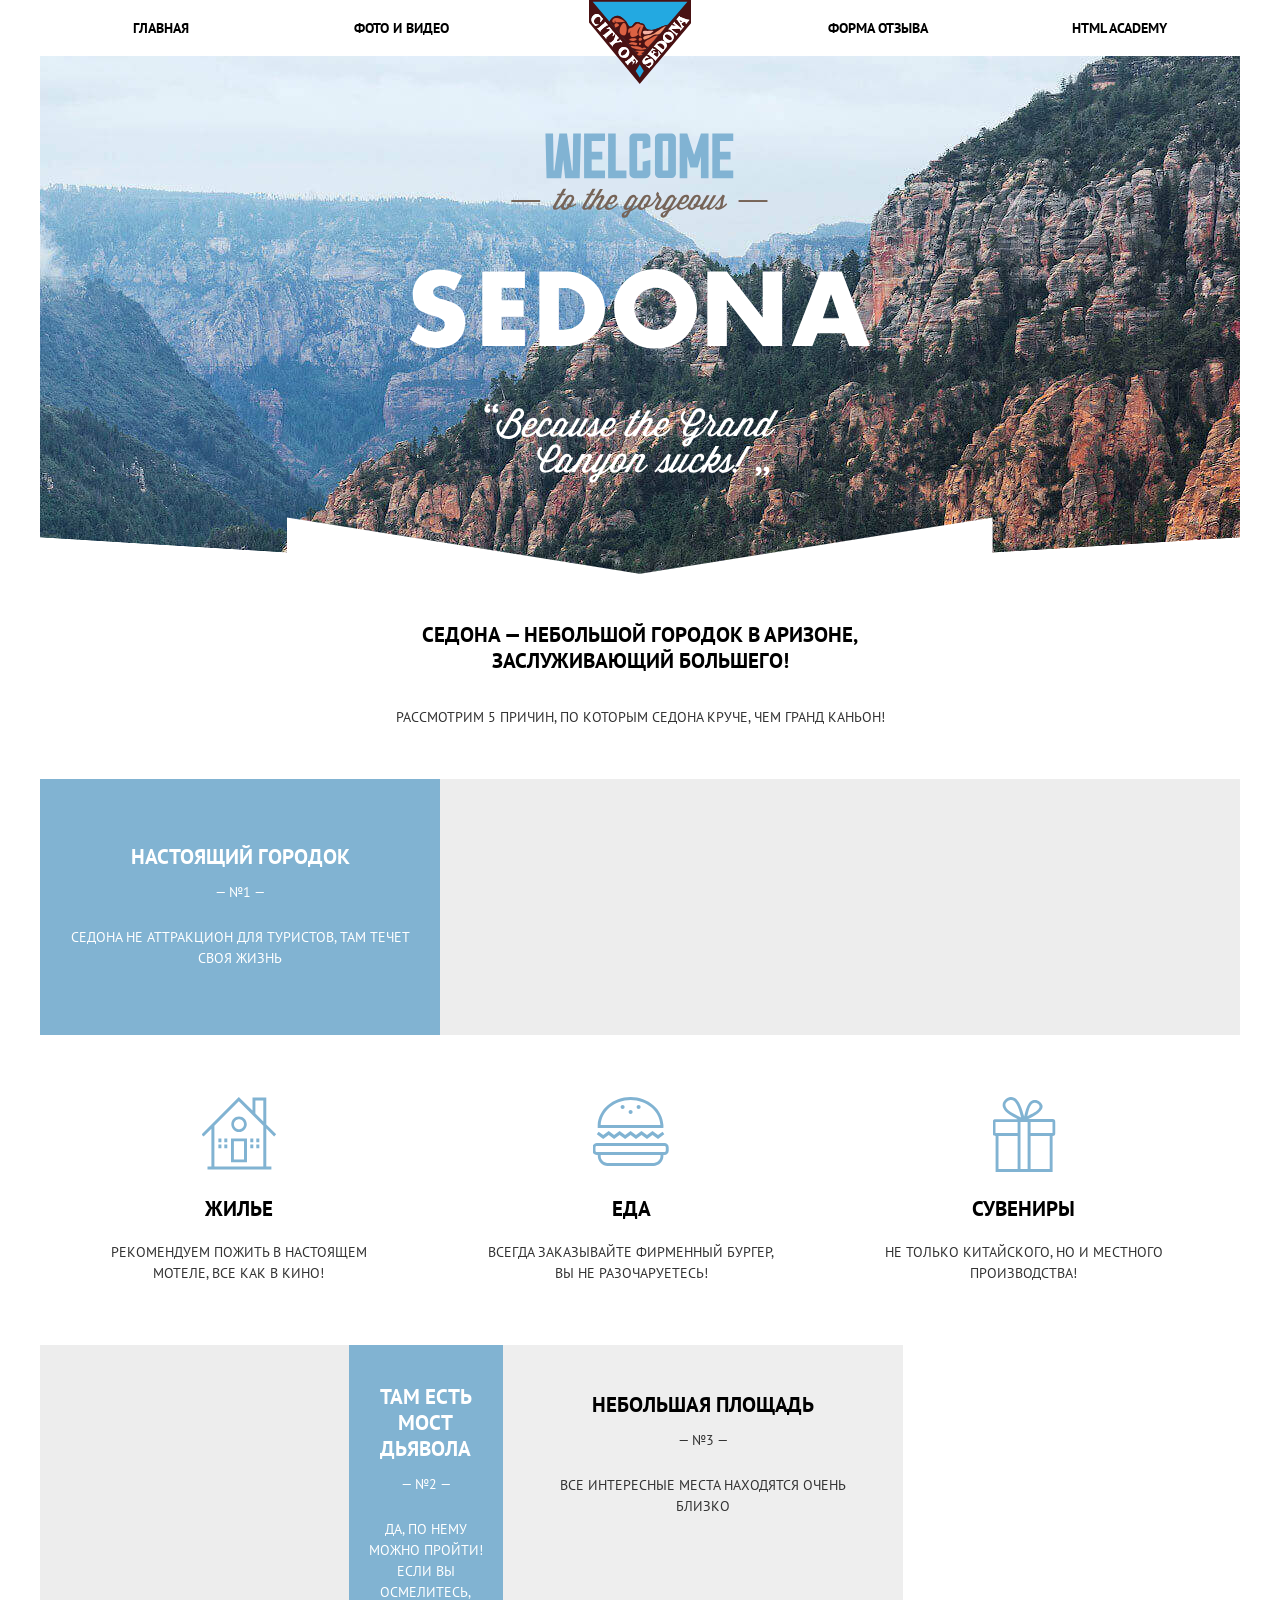
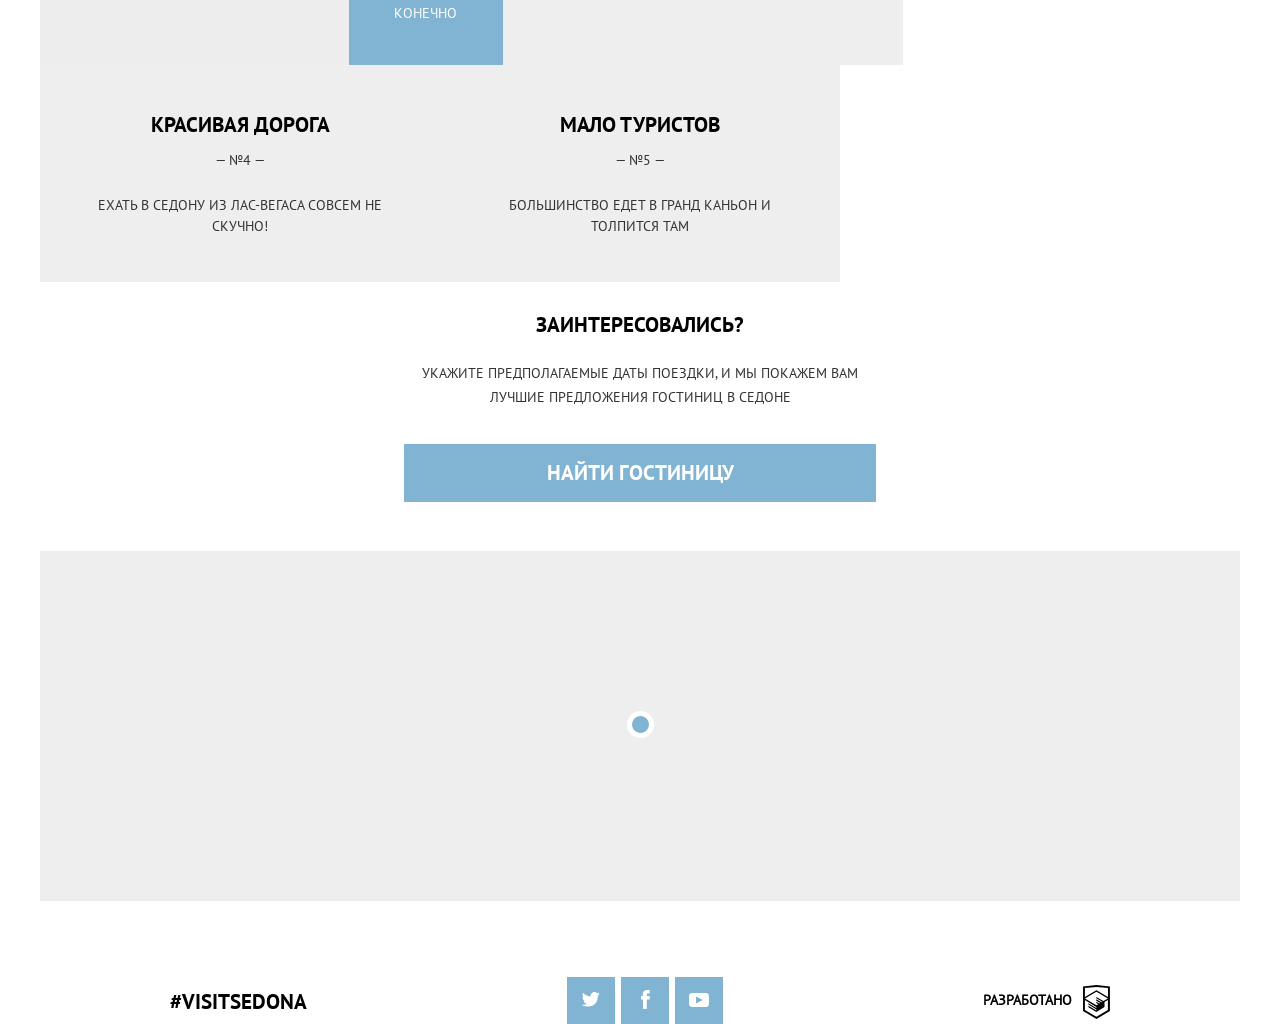
==== commit 07c837c8: "features__list - done" ====
--- a/index.html
+++ b/index.html
@@ -45,7 +45,7 @@
 			</div>
 			<ul class="features__list">
 				<li class="features__item">
-					<div class="features__item-wrapper features__item-wrapper--margin">
+					<div class="features__item-wrapper">
 						<div class="features__text-wrapper">
 							<h3 class="features__title">Настоящий городок</h3>
 							<span class="features__number">— №1 —</span>
@@ -54,12 +54,12 @@
 						<p class="features_wrapper-picture">
 							<picture>
 								<!--
-								<source type="image/webp" media="(min-width: 1200px)" srcset="img/main-city-desktop@1x.webp 1x, img/main-city-desktop@2x.webp 2x">
+								<source type="image/webp" media="(min-width: 960px)" srcset="img/main-city-desktop@1x.webp 1x, img/main-city-desktop@2x.webp 2x">
 								<source type="image/webp" media="(min-width: 500px)" srcset="img/main-city-tablet@1x.webp 1x, img/main-city-tablet@2x.webp 2x">
 								<source type="image/webp" srcset="img/main-city-mobile@1x.webp 1x, img/main-city-mobile@2x.webp 2x">
 
 -->
-								<source media="(min-width: 768px)" srcset="img/main-city-desktop@1x.jpg 1x, img/main-city-desktop@2x.jpg 2x">
+								<source media="(min-width: 960px)" srcset="img/main-city-desktop@1x.jpg 1x, img/main-city-desktop@2x.jpg 2x">
 								<source media="(min-width: 500px)" srcset="img/main-city-tablet@1x.jpg 1x, img/main-city-tablet@2x.jpg 2x">
 								<img class="features__picture" src="img/main-city-mobile@1x.jpg" , srcset="img/main-city-mobile@2x.jpg 2x" alt="Фото настоящего городка">
 							</picture>
@@ -82,7 +82,7 @@
 				</li>
 				<li class="features__item">
 					<div class="features__item-wrapper">
-						<div class="features__text-wrapper">
+						<div class="features__text-wrapper features__text-wrapper--sort">
 							<h3 class="features__title">Там есть мост дьявола</h3>
 							<span class="features__number">— №2 —</span>
 							<p class="features__desc">Да, по нему можно пройти! Если вы осмелитесь, конечно</p>
@@ -90,12 +90,12 @@
 						<p class="features_wrapper-picture">
 							<picture>
 								<!--
-								<source type="image/webp" media="(min-width: 1200px)" srcset="img/main-bridge-desktop@1x.webp 1x, img/main-bridge-desktop@1x.webp 2x">
+								<source type="image/webp" media="(min-width: 960px)" srcset="img/main-bridge-desktop@1x.webp 1x, img/main-bridge-desktop@1x.webp 2x">
 								<source type="image/webp" media="(min-width: 500px)" srcset="img/main-bridge-tablet@1x.webp 1x, img/main-bridge-tablet@2x.webp 2x">
 								<source type="image/webp" srcset="img/main-bridge-mobile@1x.webp 1x, img/main-bridge-mobile@2x.webp 2x">
 
 -->
-								<source media="(min-width: 1200px)" srcset="img/main-bridge-desktop@1x.jpg 1x, img/main-bridge-desktop@2x.jpg 2x">
+								<source media="(min-width: 960px)" srcset="img/main-bridge-desktop@1x.jpg 1x, img/main-bridge-desktop@2x.jpg 2x">
 								<source media="(min-width: 500px)" srcset="img/main-bridge-tablet@1x.jpg 1x, img/main-bridge-tablet@2x.jpg 2x">
 								<img class="features__picture" src="img/main-bridge-mobile@1x.jpg" , srcset="img/main-bridge-mobile@2x.jpg 2x" alt="Фото настоящего городка">
 							</picture>
--- a/css/style.css
+++ b/css/style.css
@@ -14,7 +14,9 @@
 }
 body {
   min-width: 320px;
+  max-width: 1200px;
   font-family: "PT Sans Regular", "Arial", sans-serif;
+  margin: 0 auto;
 }
 .visually-hidden:not(:focus):not(:active),
 input[type="checkbox"].visually-hidden,
@@ -135,7 +137,7 @@
     left: 50%;
     bottom: -1px;
     transform: translateX(-50%);
-    width: 91.408%;
+    width: 706px;
     height: 58px;
     background: linear-gradient(to bottom left, transparent 50%, #ffffff 50.9%) left / 51.5% 100% no-repeat, linear-gradient(to bottom right, transparent 50%, #ffffff 50.9%) right / 51.5% 100% no-repeat;
   }
@@ -349,9 +351,6 @@
 .features__item:last-child .features__items-wrapper::after {
   content: none;
 }
-.features__item-wrapper--margin {
-  margin-bottom: 37px;
-}
 .features__text-wrapper {
   padding: 39px 20px 41px;
   background-color: #81b3d2;
@@ -401,7 +400,7 @@
   margin: 0;
   padding: 0;
   list-style: none;
-  padding: 0px 20px 7px 70px;
+  padding: 37px 20px 7px 70px;
   display: flex;
   flex-direction: column;
   max-width: 512px;
@@ -471,8 +470,93 @@
     font-size: 21px;
     margin-bottom: 30px;
   }
+  .features__list {
+    display: flex;
+    flex-direction: row;
+    flex-wrap: wrap;
+  }
+  .features__item:nth-child(n+3) {
+    width: 33.33333333%;
+  }
   .features__item-wrapper {
     display: flex;
+  }
+  .features__text-wrapper {
+    width: 33.33333333%;
+    display: flex;
+    flex-direction: column;
+    justify-content: center;
+    box-sizing: border-box;
+  }
+  .features__title {
+    font-size: 21px;
+  }
+  .features__number {
+    padding: 12px 0px 24px;
+  }
+  .features_wrapper-picture {
+    width: 66.66666667%;
+  }
+  .features__picture {
+    width: 100%;
+    height: 256px;
+  }
+  .features__text-wrapper--sort {
+    order: 1;
+  }
+  .features__sublist {
+    margin-left: -7.553%;
+    padding: 161px 48px 41px;
+    max-width: none;
+    flex-direction: row;
+    justify-content: flex-start;
+    flex-wrap: wrap;
+  }
+  .features__sublist-item {
+    margin-left: 7.553%;
+    margin-bottom: 20px;
+    width: 25.3%;
+  }
+  .features__sublist-house::before {
+    top: -99px;
+    left: 50%;
+    transform: translateX(-50%);
+    width: 75px;
+    height: 73px;
+    background-image: url('../img/icon-house-tablet.svg');
+  }
+  .features__sublist--food {
+    order: 0;
+  }
+  .features__sublist--food::before {
+    top: -99px;
+    left: 50%;
+    transform: translateX(-50%);
+    width: 77px;
+    height: 69px;
+    background-image: url('../img/icon-food-tablet.svg');
+  }
+  .features__sublist--souvenir::before {
+    top: -99px;
+    left: 50%;
+    transform: translateX(-50%);
+    width: 63px;
+    height: 76px;
+    background-image: url('../img/icon-souvenir-tablet.svg');
+  }
+  .features__sublist-title {
+    margin-bottom: 20px;
+    font-size: 21px;
+    text-align: center;
+  }
+  .features__sublist-desc {
+    text-align: center;
+  }
+  .features__items-wrapper {
+    padding: 47px 49px 45px;
+  }
+  .features__items-wrapper::after {
+    content: none;
   }
 }
 .beinterestedin {
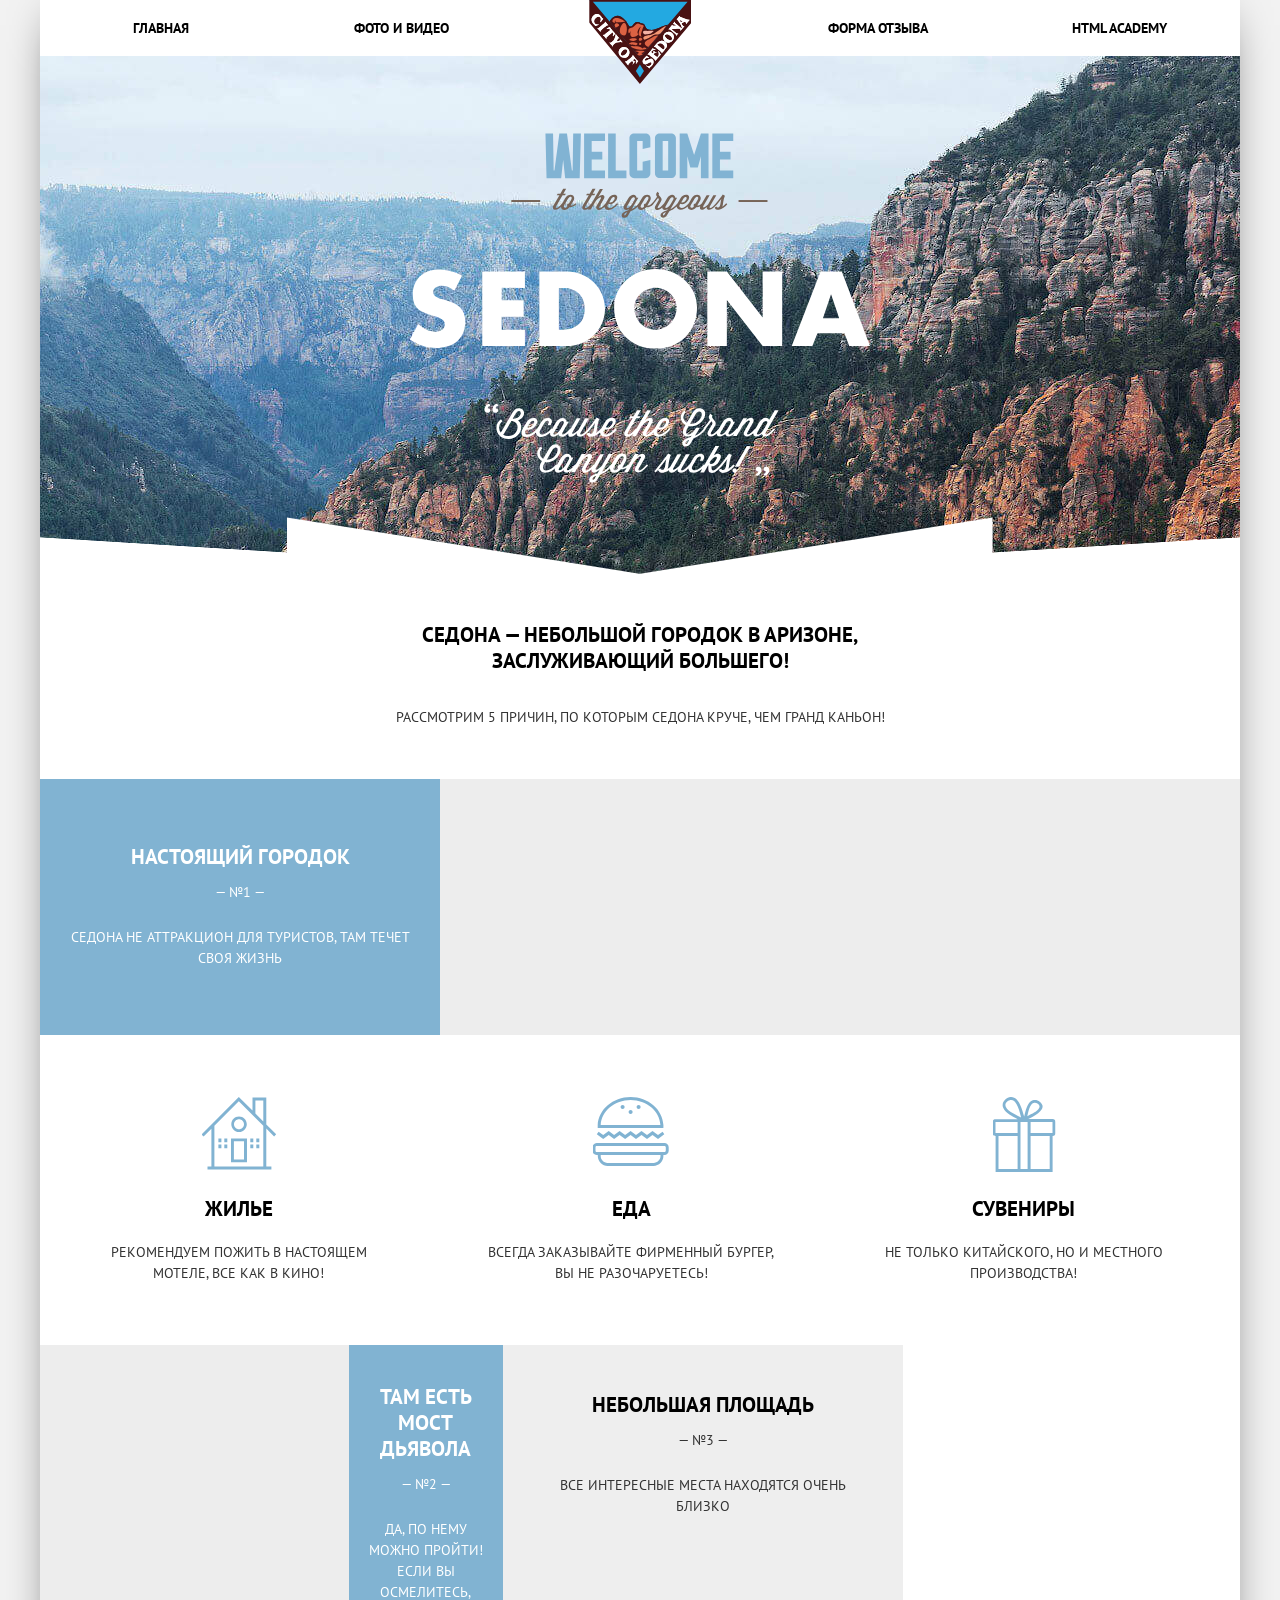
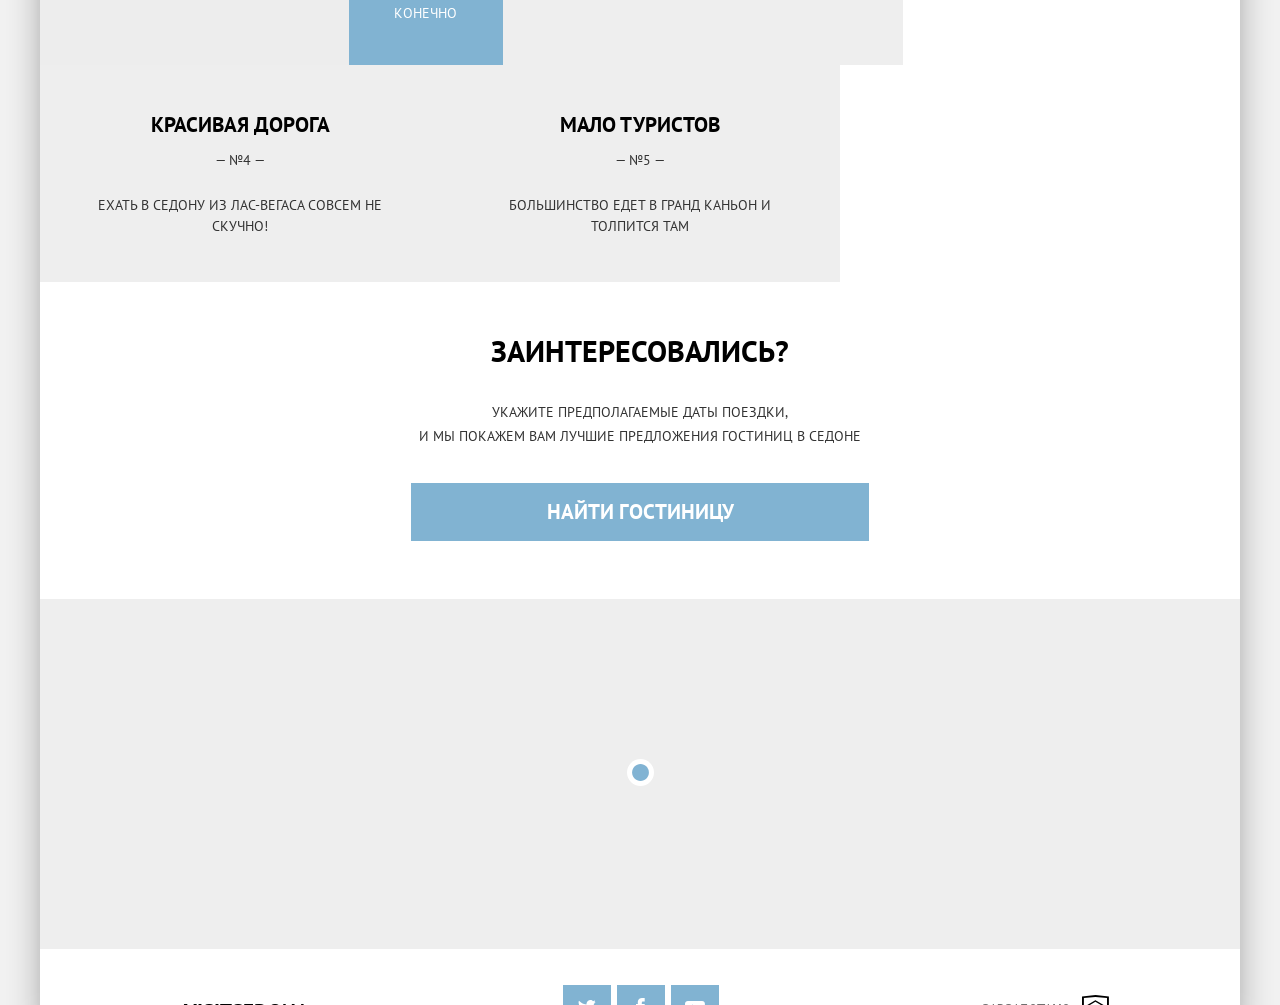
==== commit 620f9253: "Index - done" ====
--- a/index.html
+++ b/index.html
@@ -10,163 +10,171 @@
 </head>
 
 <body>
-	<header class="page-header page-header-nojs">
-		<a class="page-header__logo">
-			<img class="page-header__image" src="img/logotype-mobile.svg" width="102" height="83" alt="Логотип курортного городка «Седона»">
-		</a>
-		<div class="page-header__wrapper"></div>
-		<nav class="main-nav main-nav--closed main-nav--nojs">
-			<button class="main-nav__toggle" type="button"><span class="visually-hidden">Открыть меню</span></button>
-			<div class="main-nav__wrapper">
-				<ul class="main-nav__list site-list">
-					<li class="site-list__item site-list__item--active">
-						<a>Главная</a>
-					</li>
-					<li class="site-list__item">
-						<a href="photo.html">Фото и видео</a>
-					</li>
-					<li class="site-list__item">
-						<a href="form.html">Форма отзыва</a>
-					</li>
-					<li class="site-list__item">
-						<a href="#">HTML Academy</a>
-					</li>
-				</ul>
-			</div>
-		</nav>
-	</header>
-	<main class="page-main">
-		<h1 class="visually-hidden">Главная страница курортного города «Седона»</h1>
-		<section class="features">
-			<h2 class="visually-hidden">Преимущества курортного города «Седона»</h2>
-			<div class="features__wrapper">
-				<b class="features__city">Седона — небольшой городок в аризоне, заслуживающий большего!</b>
-				<p class="features__reason">Рассмотрим 5 причин, по которым седона круче, чем гранд каньон!</p>
-			</div>
-			<ul class="features__list">
-				<li class="features__item">
-					<div class="features__item-wrapper">
-						<div class="features__text-wrapper">
-							<h3 class="features__title">Настоящий городок</h3>
-							<span class="features__number">— №1 —</span>
-							<p class="features__desc">Седона не аттракцион для туристов, там течет своя жизнь</p>
-						</div>
-						<p class="features_wrapper-picture">
-							<picture>
-								<!--
+	<div class="container">
+		<header class="page-header page-header-nojs">
+			<a class="page-header__logo">
+				<picture>
+					<source media="(min-width: 1200px)" srcset=img/logotype-desktop.svg>
+					<source media="(min-width: 768px)" srcset=img/logotype-tablet.svg>
+					<img class="page-header__image" src="img/logotype-mobile.svg" alt="Логотип курортного городка «Седона»">
+				</picture>
+			</a>
+			<div class="page-header__wrapper"></div>
+			<nav class="main-nav main-nav--closed main-nav--nojs">
+				<button class="main-nav__toggle" type="button"><span class="visually-hidden">Открыть меню</span></button>
+				<div class="main-nav__wrapper">
+					<ul class="main-nav__list site-list">
+						<li class="site-list__item site-list__item--active">
+							<a>Главная</a>
+						</li>
+						<li class="site-list__item">
+							<a href="photo.html">Фото и видео</a>
+						</li>
+						<li class="site-list__item">
+							<a href="form.html">Форма отзыва</a>
+						</li>
+						<li class="site-list__item">
+							<a href="#">HTML Academy</a>
+						</li>
+					</ul>
+				</div>
+			</nav>
+		</header>
+		<main class="page-main">
+			<h1 class="visually-hidden">Главная страница курортного города «Седона»</h1>
+			<section class="features">
+				<h2 class="visually-hidden">Преимущества курортного города «Седона»</h2>
+				<div class="features__wrapper">
+					<b class="features__city">Седона — небольшой городок в аризоне, заслуживающий большего!</b>
+					<p class="features__reason">Рассмотрим 5 причин, по которым седона круче, чем гранд каньон!</p>
+				</div>
+				<ul class="features__list">
+					<li class="features__item">
+						<div class="features__item-wrapper">
+							<div class="features__text-wrapper">
+								<h3 class="features__title">Настоящий городок</h3>
+								<span class="features__number">— №1 —</span>
+								<p class="features__desc">Седона не аттракцион для туристов, там течет своя жизнь</p>
+							</div>
+							<p class="features_wrapper-picture">
+								<picture>
+									<!--
 								<source type="image/webp" media="(min-width: 960px)" srcset="img/main-city-desktop@1x.webp 1x, img/main-city-desktop@2x.webp 2x">
 								<source type="image/webp" media="(min-width: 500px)" srcset="img/main-city-tablet@1x.webp 1x, img/main-city-tablet@2x.webp 2x">
 								<source type="image/webp" srcset="img/main-city-mobile@1x.webp 1x, img/main-city-mobile@2x.webp 2x">
 
 -->
-								<source media="(min-width: 960px)" srcset="img/main-city-desktop@1x.jpg 1x, img/main-city-desktop@2x.jpg 2x">
-								<source media="(min-width: 500px)" srcset="img/main-city-tablet@1x.jpg 1x, img/main-city-tablet@2x.jpg 2x">
-								<img class="features__picture" src="img/main-city-mobile@1x.jpg" , srcset="img/main-city-mobile@2x.jpg 2x" alt="Фото настоящего городка">
-							</picture>
-						</p>
-					</div>
-					<ul class="features__sublist">
-						<li class="features__sublist-item features__sublist-house">
-							<h3 class="features__sublist-title">Жилье</h3>
-							<p class="features__sublist-desc">Рекомендуем пожить в настоящем мотеле, все как в кино!</p>
-						</li>
-						<li class="features__sublist-item features__sublist--food">
-							<h3 class="features__sublist-title">Еда</h3>
-							<p class="features__sublist-desc">Всегда заказывайте фирменный бургер, вы не разочаруетесь!</p>
-						</li>
-						<li class="features__sublist-item features__sublist--souvenir">
-							<h3 class="features__sublist-title">Сувениры</h3>
-							<p class="features__sublist-desc">Не только китайского, но и местного производства!</p>
-						</li>
-					</ul>
-				</li>
-				<li class="features__item">
-					<div class="features__item-wrapper">
-						<div class="features__text-wrapper features__text-wrapper--sort">
-							<h3 class="features__title">Там есть мост дьявола</h3>
-							<span class="features__number">— №2 —</span>
-							<p class="features__desc">Да, по нему можно пройти! Если вы осмелитесь, конечно</p>
+									<source media="(min-width: 960px)" srcset="img/main-city-desktop@1x.jpg 1x, img/main-city-desktop@2x.jpg 2x">
+									<source media="(min-width: 500px)" srcset="img/main-city-tablet@1x.jpg 1x, img/main-city-tablet@2x.jpg 2x">
+									<img class="features__picture" src="img/main-city-mobile@1x.jpg" , srcset="img/main-city-mobile@2x.jpg 2x" alt="Фото настоящего городка">
+								</picture>
+							</p>
 						</div>
-						<p class="features_wrapper-picture">
-							<picture>
-								<!--
+						<ul class="features__sublist">
+							<li class="features__sublist-item features__sublist-house">
+								<h3 class="features__sublist-title">Жилье</h3>
+								<p class="features__sublist-desc">Рекомендуем пожить в настоящем мотеле, все как в кино!</p>
+							</li>
+							<li class="features__sublist-item features__sublist--food">
+								<h3 class="features__sublist-title">Еда</h3>
+								<p class="features__sublist-desc">Всегда заказывайте фирменный бургер, вы не разочаруетесь!</p>
+							</li>
+							<li class="features__sublist-item features__sublist--souvenir">
+								<h3 class="features__sublist-title">Сувениры</h3>
+								<p class="features__sublist-desc">Не только китайского, но и местного производства!</p>
+							</li>
+						</ul>
+					</li>
+					<li class="features__item">
+						<div class="features__item-wrapper">
+							<div class="features__text-wrapper features__text-wrapper--sort">
+								<h3 class="features__title">Там есть мост дьявола</h3>
+								<span class="features__number">— №2 —</span>
+								<p class="features__desc">Да, по нему можно пройти! Если вы осмелитесь, конечно</p>
+							</div>
+							<p class="features_wrapper-picture">
+								<picture>
+									<!--
 								<source type="image/webp" media="(min-width: 960px)" srcset="img/main-bridge-desktop@1x.webp 1x, img/main-bridge-desktop@1x.webp 2x">
 								<source type="image/webp" media="(min-width: 500px)" srcset="img/main-bridge-tablet@1x.webp 1x, img/main-bridge-tablet@2x.webp 2x">
 								<source type="image/webp" srcset="img/main-bridge-mobile@1x.webp 1x, img/main-bridge-mobile@2x.webp 2x">
 
 -->
-								<source media="(min-width: 960px)" srcset="img/main-bridge-desktop@1x.jpg 1x, img/main-bridge-desktop@2x.jpg 2x">
-								<source media="(min-width: 500px)" srcset="img/main-bridge-tablet@1x.jpg 1x, img/main-bridge-tablet@2x.jpg 2x">
-								<img class="features__picture" src="img/main-bridge-mobile@1x.jpg" , srcset="img/main-bridge-mobile@2x.jpg 2x" alt="Фото настоящего городка">
-							</picture>
-						</p>
-					</div>
-				</li>
-				<li class="features__item">
-					<div class="features__items-wrapper">
-						<h3 class="features__title features__title--color">Небольшая площадь</h3>
-						<span class="features__number features__text-color">— №3 —</span>
-						<p class="features__desc features__text-color">Все интересные места находятся очень близко</p>
-					</div>
-				</li>
-				<li class="features__item">
-					<div class="features__items-wrapper">
-						<h3 class="features__title features__title--color">Красивая дорога</h3>
-						<span class="features__number features__text-color">— №4 —</span>
-						<p class="features__desc features__text-color">Ехать в Седону из Лас-Вегаса совсем не скучно!</p>
-					</div>
-				</li>
-				<li class="features__item">
-					<div class="features__items-wrapper">
-						<h3 class="features__title features__title--color">Мало туристов</h3>
-						<span class="features__number features__text-color">— №5 —</span>
-						<p class="features__desc features__text-color">Большинство едет в гранд каньон и толпится там</p>
-					</div>
-				</li>
-			</ul>
-		</section>
-		<section class="beinterestedin">
-			<h2 class="visually-hidden">Забронировать гостинницу</h2>
-			<b class="beinterestedin__title">Заинтересовались?</b>
-			<p class="beinterestedin__desc">Укажите предполагаемые даты поездки, и мы покажем вам лучшие предложения гостиниц в Cедоне</p>
-			<button class="beinterestedin__button">Найти гостиницу</button>
-		</section>
-		<section class="map">
-			<h2 class="visually-hidden">Как до нас добраться?</h2>
-			<div class="map__wrapper"></div>
-		</section>
-	</main>
-	<footer class="page-footer">
-		<div class="page-footer-wrapper">
-			<b class="page-footer__hashtag">#visitsedona</b>
-			<ul class="social__list">
-				<li class="social__item">
-					<a class="social__link" href="#">
-						<img width="18" height="14" src="img/icon-twitter.svg" alt="Иконка социальной сети Твиттер">
+									<source media="(min-width: 960px)" srcset="img/main-bridge-desktop@1x.jpg 1x, img/main-bridge-desktop@2x.jpg 2x">
+									<source media="(min-width: 500px)" srcset="img/main-bridge-tablet@1x.jpg 1x, img/main-bridge-tablet@2x.jpg 2x">
+									<img class="features__picture" src="img/main-bridge-mobile@1x.jpg" , srcset="img/main-bridge-mobile@2x.jpg 2x" alt="Фото настоящего городка">
+								</picture>
+							</p>
+						</div>
+					</li>
+					<li class="features__item">
+						<div class="features__items-wrapper">
+							<h3 class="features__title features__title--color">Небольшая площадь</h3>
+							<span class="features__number features__text-color">— №3 —</span>
+							<p class="features__desc features__text-color">Все интересные места находятся очень близко</p>
+						</div>
+					</li>
+					<li class="features__item">
+						<div class="features__items-wrapper">
+							<h3 class="features__title features__title--color">Красивая дорога</h3>
+							<span class="features__number features__text-color">— №4 —</span>
+							<p class="features__desc features__text-color">Ехать в Седону из Лас-Вегаса совсем не скучно!</p>
+						</div>
+					</li>
+					<li class="features__item">
+						<div class="features__items-wrapper">
+							<h3 class="features__title features__title--color">Мало туристов</h3>
+							<span class="features__number features__text-color">— №5 —</span>
+							<p class="features__desc features__text-color">Большинство едет в гранд каньон и толпится там</p>
+						</div>
+					</li>
+				</ul>
+			</section>
+			<section class="beinterestedin">
+				<h2 class="visually-hidden">Забронировать гостинницу</h2>
+				<b class="beinterestedin__title">Заинтересовались?</b>
+				<p class="beinterestedin__desc">Укажите предполагаемые даты поездки, <br class="beinterestedin__desc--br"> и мы покажем вам лучшие предложения гостиниц в Cедоне</p>
+				<button class="beinterestedin__button">Найти гостиницу</button>
+			</section>
+			<section class="map">
+				<h2 class="visually-hidden">Как до нас добраться?</h2>
+				<div class="map__wrapper">
+					<iframe class="iframe-map" src="https://www.google.com/maps/embed?pb=!1m18!1m12!1m3!1d1413221.6523527799!2d-112.54338625331765!3d34.6433937716093!2m3!1f0!2f0!3f0!3m2!1i1024!2i768!4f13.1!3m3!1m2!1s0x872da132f942b00d%3A0x5548c523fa6c8efd!2z0KHQtdC00L7QvdCwLCDQkNGA0LjQt9C-0L3QsCA4NjMzNiwg0KHQqNCQ!5e0!3m2!1sru!2sua!4v1612902849859!5m2!1sru!2sua" height="350" frameborder="0" style="border:0;" allowfullscreen="" aria-hidden="false" tabindex="0"></iframe>
+				</div>
+			</section>
+		</main>
+		<footer class="page-footer">
+			<div class="page-footer-wrapper">
+				<b class="page-footer__hashtag">#visitsedona</b>
+				<ul class="social__list">
+					<li class="social__item">
+						<a class="social__link" href="#">
+							<img width="18" height="14" src="img/icon-twitter.svg" alt="Иконка социальной сети Твиттер">
+						</a>
+					</li>
+					<li class="social__item">
+						<a class="social__link" href="#">
+							<img width="9" height="18" src="img/icon-facebook.svg" alt="Иконка социальной сети Фейсбук">
+						</a>
+					</li>
+					<li class="social__item">
+						<a class="social__link" href="#">
+							<img width="20" height="14" src="img/icon-youtube.svg" alt="Иконка видеохостинга Ютуб">
+						</a>
+					</li>
+				</ul>
+				<div class="page-footer__copyright">
+					<b class="page-footer__copyright-text" title="Логотип HTML Academy">Разработано</b>
+					<a href="#" class="page-footer__copyright-link">
+						<svg width="27" height="35" viewBox="0 0 27 35" fill="none">
+							<path d="M13.6 0h-.1L0 1.4v24.7l13.5 8 13.4-8V1.4L13.6 0zM25 12.1L13.5 5.3v-.1h-.1l-.1-.1v.1L1.9 12.1v-9l11.5-1.2L25 3.1v9zM13.4 6.8l11.5 6.7-4.5 2.6-7.1-4.2v1.4l5.9 3.5-.9.5-5-3v1.4l3.8 2.3-.8.5-3-1.8v1.4l1.9 1.1-1.8 1.1L2 13.6l11.4-6.8zM1.9 15.1l11.4 6.8v1l-7.9-4.7v1.4l8 4.8v1.1l-8-4.7v1.4l8 4.8 8.1-4.9v-5.2l3.4-2v10l-11.5 6.9L1.9 25v-9.9z" fill="#000" />
+						</svg>
 					</a>
-				</li>
-				<li class="social__item">
-					<a class="social__link" href="#">
-						<img width="9" height="18" src="img/icon-facebook.svg" alt="Иконка социальной сети Фейсбук">
-					</a>
-				</li>
-				<li class="social__item">
-					<a class="social__link" href="#">
-						<img width="20" height="14" src="img/icon-youtube.svg" alt="Иконка видеохостинга Ютуб">
-					</a>
-				</li>
-			</ul>
-			<div class="page-footer__copyright">
-				<b class="page-footer__copyright-text" title="Логотип HTML Academy">Разработано</b>
-				<a href="#" class="page-footer__copyright-link">
-					<svg width="27" height="35" viewBox="0 0 27 35" fill="none">
-						<path d="M13.6 0h-.1L0 1.4v24.7l13.5 8 13.4-8V1.4L13.6 0zM25 12.1L13.5 5.3v-.1h-.1l-.1-.1v.1L1.9 12.1v-9l11.5-1.2L25 3.1v9zM13.4 6.8l11.5 6.7-4.5 2.6-7.1-4.2v1.4l5.9 3.5-.9.5-5-3v1.4l3.8 2.3-.8.5-3-1.8v1.4l1.9 1.1-1.8 1.1L2 13.6l11.4-6.8zM1.9 15.1l11.4 6.8v1l-7.9-4.7v1.4l8 4.8v1.1l-8-4.7v1.4l8 4.8 8.1-4.9v-5.2l3.4-2v10l-11.5 6.9L1.9 25v-9.9z" fill="#000" />
-					</svg>
-				</a>
+				</div>
 			</div>
-		</div>
-	</footer>
-	<script src="scripts/main-nav.js"></script>
+		</footer>
+		<script src="scripts/main-nav.js"></script>
+	</div>
 </body>
 
 </html>
--- a/css/style.css
+++ b/css/style.css
@@ -14,9 +14,14 @@
 }
 body {
   min-width: 320px;
+  font-family: "PT Sans Regular", "Arial", sans-serif;
+  background-color: #f2f2f2;
+}
+.container {
   max-width: 1200px;
-  font-family: "PT Sans Regular", "Arial", sans-serif;
   margin: 0 auto;
+  background-color: #ffffff;
+  box-shadow: 0px 0px 49px -25px #000000;
 }
 .visually-hidden:not(:focus):not(:active),
 input[type="checkbox"].visually-hidden,
@@ -82,6 +87,9 @@
 .page-header__logo {
   text-align: center;
   z-index: 2;
+}
+.page-header__image {
+  position: relative;
 }
 @media (max-width: 767px) {
   .page-header-nojs .page-header__wrapper {
@@ -474,6 +482,7 @@
     display: flex;
     flex-direction: row;
     flex-wrap: wrap;
+    margin-bottom: 0;
   }
   .features__item:nth-child(n+3) {
     width: 33.33333333%;
@@ -588,6 +597,9 @@
   text-align: center;
   text-transform: uppercase;
 }
+.beinterestedin__desc--br {
+  display: none;
+}
 .beinterestedin__button {
   display: block;
   width: 100%;
@@ -604,6 +616,19 @@
   box-sizing: border-box;
   cursor: pointer;
 }
+@media (min-width: 768px) {
+  .beinterestedin {
+    padding: 56px 0px 58px;
+    max-width: 458px;
+  }
+  .beinterestedin__title {
+    font-size: 30px;
+    margin-bottom: 36px;
+  }
+  .beinterestedin__desc--br {
+    display: block;
+  }
+}
 .map__wrapper {
   width: 100%;
   height: 350px;
@@ -619,6 +644,9 @@
     background-position: 50% 49.5%, 50% 46.5%;
   }
 }
+.iframe-map {
+  width: 100%;
+}
 .page-footer {
   padding: 38px 0px 23px;
 }
@@ -651,6 +679,11 @@
   display: flex;
   justify-content: flex-start;
   flex-wrap: wrap;
+}
+@media (min-width: 600px) {
+  .social__list {
+    margin: 0;
+  }
 }
 .social__item {
   margin-left: 6px;
@@ -680,3 +713,11 @@
 .page-footer__copyright-link {
   font-size: 0;
 }
+@media (min-width: 768px) {
+  .page-footer {
+    padding: 36px 0px 30px;
+  }
+  .social__list {
+    margin-left: -15px;
+  }
+}
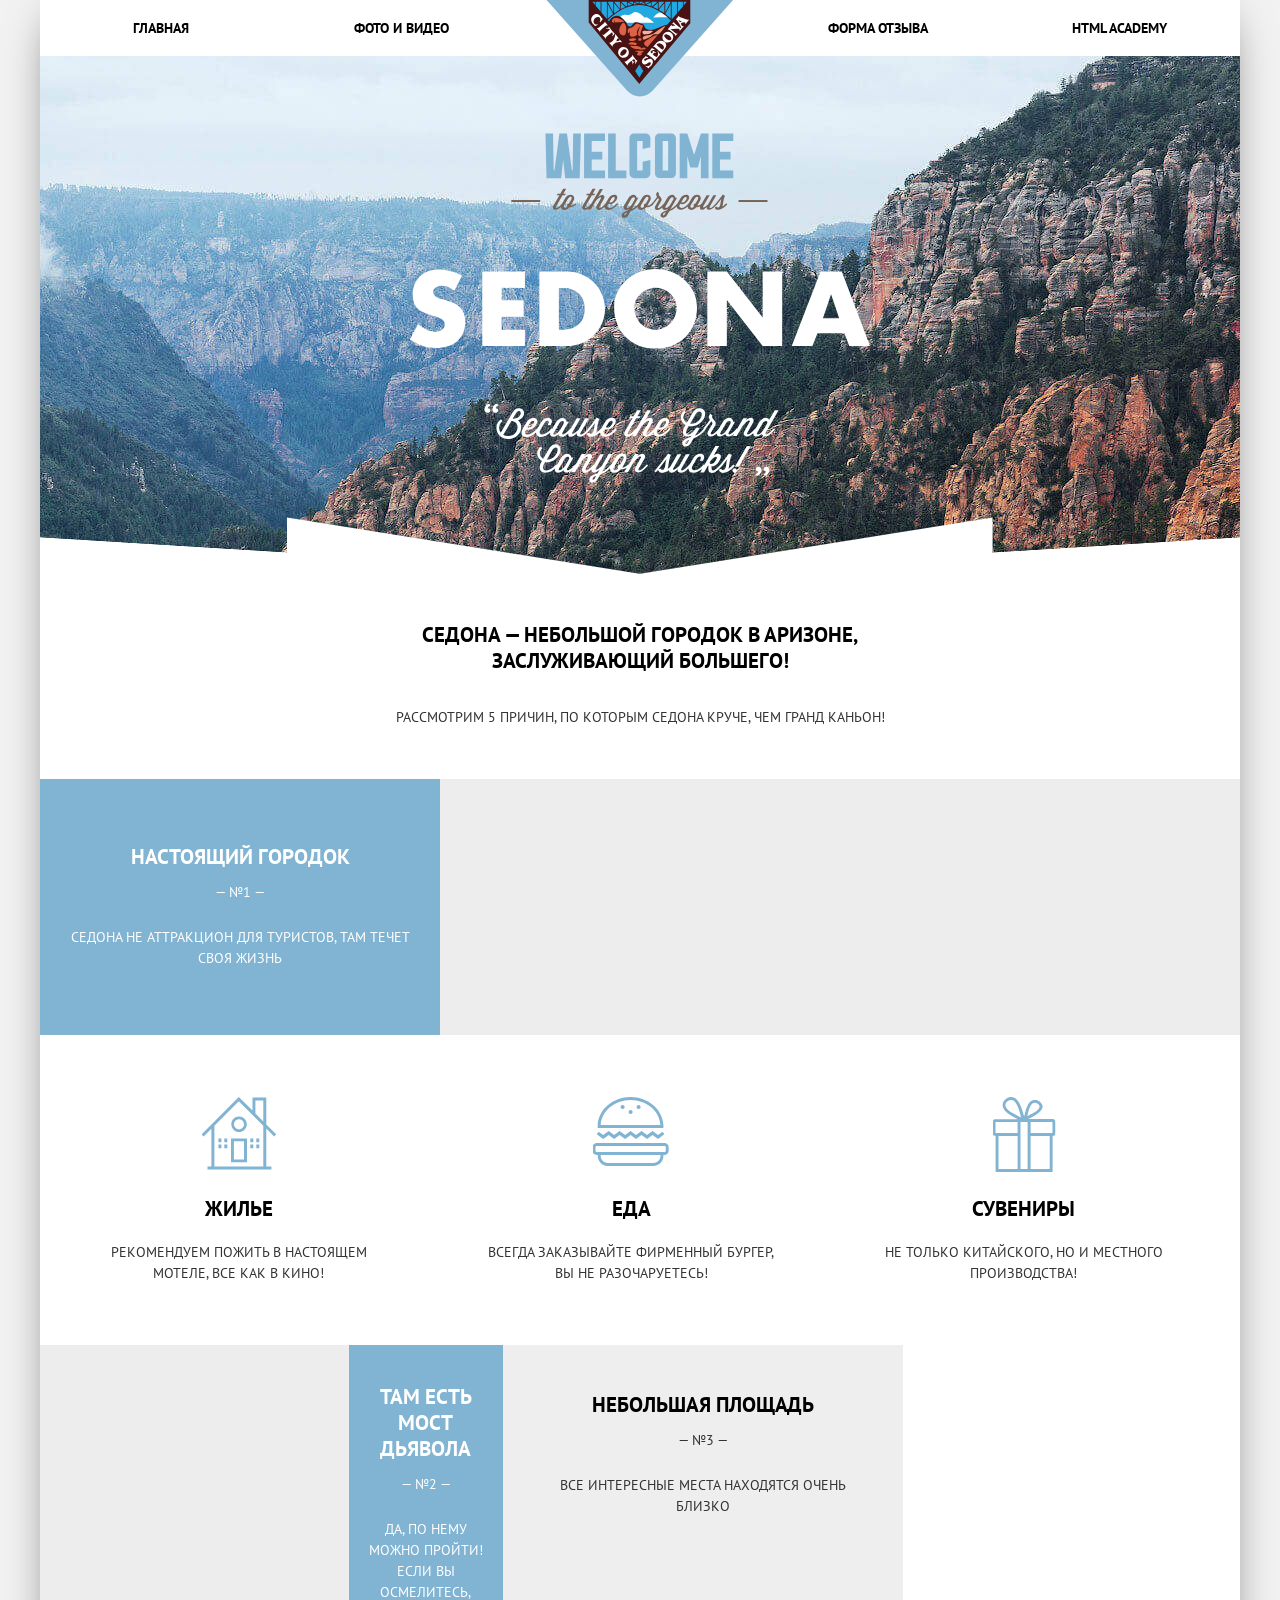
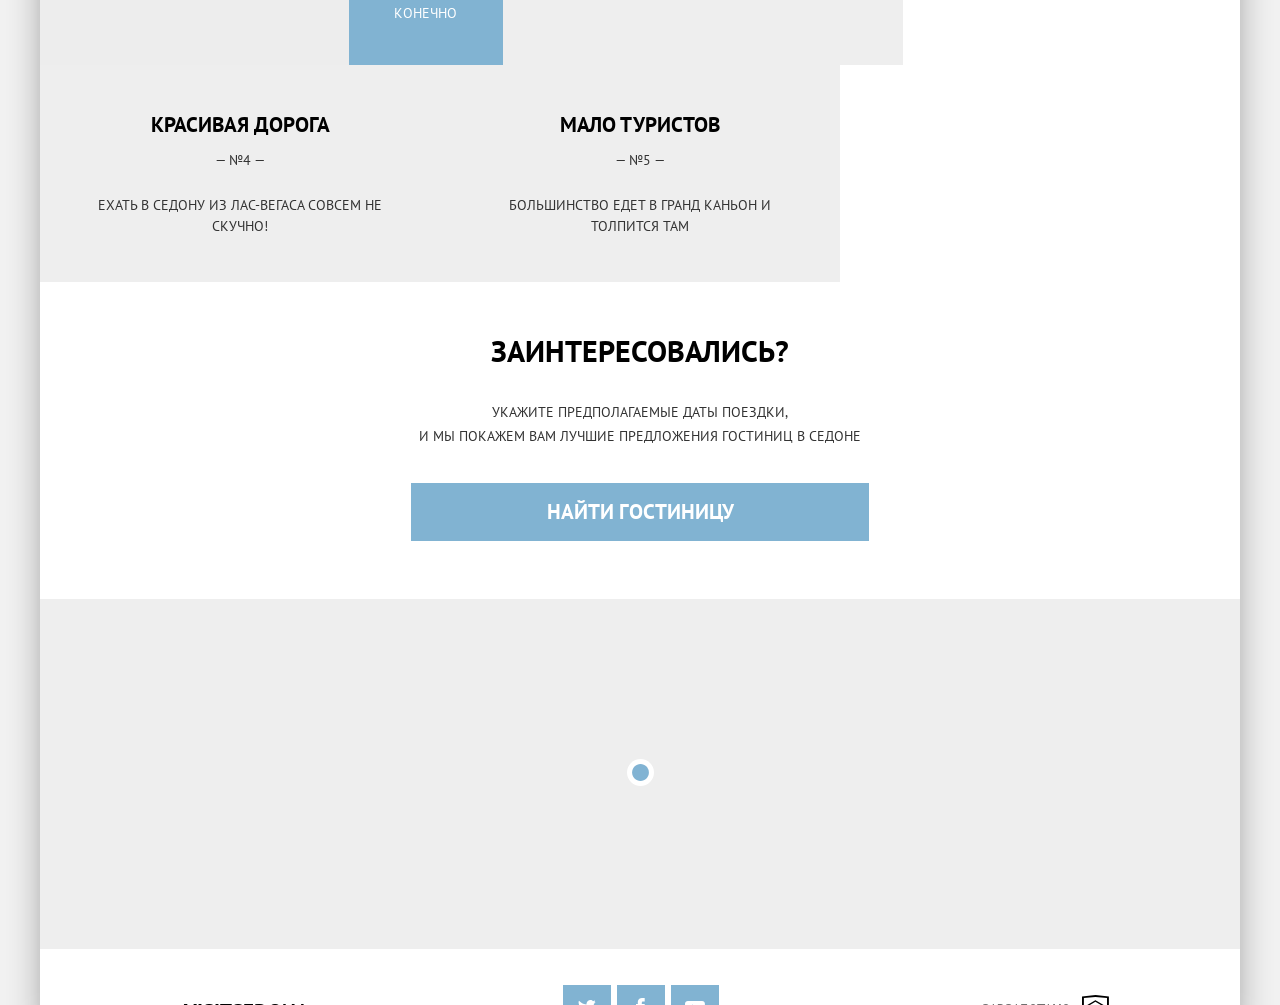
==== commit 4c0f560a: "Начал делать фотки" ====
--- a/index.html
+++ b/index.html
@@ -173,8 +173,8 @@
 				</div>
 			</div>
 		</footer>
-		<script src="scripts/main-nav.js"></script>
 	</div>
+	<script src="scripts/main-nav.js"></script>
 </body>
 
 </html>
--- a/css/style.css
+++ b/css/style.css
@@ -57,20 +57,26 @@
 .page-header {
   position: relative;
   width: 100%;
-  min-height: 445px;
   display: flex;
   flex-direction: column;
+}
+.page-header__wrapper {
+  position: relative;
+  margin-top: -29.7px;
+  order: 1;
+  width: 100%;
+  min-height: 389px;
   background-image: url(../img/text-index-mobile.svg), url(../img/bg-back-mobile@1x.jpg);
   background-repeat: no-repeat;
-  background-position: center 146px, center 56px;
+  background-position: center 90px, center 0px;
   background-size: 282px 214px, 768px auto;
 }
 @media (min-resolution: 144dpi), (min-resolution: 1.5dppx) {
-  .page-header {
+  .page-header__wrapper {
     background-image: url(../img/text-index-mobile.svg), url(../img/bg-back-mobile@2x.jpg);
   }
 }
-.page-header::after {
+.page-header__wrapper::after {
   content: "";
   position: absolute;
   bottom: 0;
@@ -78,53 +84,20 @@
   height: 26px;
   background: linear-gradient(to bottom left, transparent 50%, #ffffff 50.9%) left / 51.5% 100% no-repeat, linear-gradient(to bottom right, transparent 50%, #ffffff 50.9%) right / 51.5% 100% no-repeat;
 }
-.page-header-nojs {
-  background-image: none;
-}
-.page-header-nojs::after {
-  content: none;
-}
 .page-header__logo {
   text-align: center;
   z-index: 2;
 }
-.page-header__image {
-  position: relative;
-}
-@media (max-width: 767px) {
-  .page-header-nojs .page-header__wrapper {
-    position: relative;
-    margin-top: -29.7px;
-    order: 1;
-    width: 100%;
-    min-height: 389px;
-    background-image: url(../img/text-index-mobile.svg), url(../img/bg-back-mobile@1x.jpg);
-    background-repeat: no-repeat;
-    background-position: center 90px, center 0px;
-    background-size: 282px 214px, 768px auto;
-  }
-  .page-header-nojs .page-header__wrapper::after {
-    content: "";
-    position: absolute;
-    bottom: 0;
-    width: 100%;
-    height: 26px;
-    background: linear-gradient(to bottom left, transparent 50%, #ffffff 50.9%) left / 51.5% 100% no-repeat, linear-gradient(to bottom right, transparent 50%, #ffffff 50.9%) right / 51.5% 100% no-repeat;
-  }
-}
-@media (max-width: 767px) and (min-resolution: 144dpi), (max-width: 767px) and (min-resolution: 1.5dppx) {
-  .page-header-nojs .page-header__wrapper {
-    background-image: url(../img/text-index-mobile.svg), url(../img/bg-back-mobile@2x.jpg);
-  }
+.inner-page .page-header__wrapper {
+  min-height: 158px;
+  background-image: url(../img/inner-text-mobile.svg), url(../img/bg-back-mobile@1x.jpg);
+  background-repeat: no-repeat;
+  background-position: center 52px, center -231px;
+  background-size: 229px 39px, 768px auto;
 }
 @media (min-width: 768px) {
-  .page-header {
-    background-image: none;
-  }
-  .page-header::after {
-    content: none;
-  }
   .page-header__wrapper {
+    margin-top: 0px;
     min-height: 518px;
     background-image: url(../img/text-index-tablet.svg), url(../img/bg-back-desktop@1x.jpg);
     background-repeat: no-repeat;
@@ -149,6 +122,13 @@
     height: 58px;
     background: linear-gradient(to bottom left, transparent 50%, #ffffff 50.9%) left / 51.5% 100% no-repeat, linear-gradient(to bottom right, transparent 50%, #ffffff 50.9%) right / 51.5% 100% no-repeat;
   }
+  .inner-page .page-header__wrapper {
+    min-height: 290px;
+    background-image: url(../img/inner-text-tablet.svg), url(../img/bg-back-mobile@1x.jpg);
+    background-repeat: no-repeat;
+    background-position: center 95px, center -276px;
+    background-size: 457px 78px, 1200px auto;
+  }
 }
 @media (min-width: 768px) and (min-resolution: 144dpi), (min-width: 768px) and (min-resolution: 1.5dppx) {
   .page-header__wrapper {
@@ -285,6 +265,9 @@
   }
   .site-list__item:last-child {
     box-shadow: none;
+  }
+  .main-nav--nojs .main-nav__list {
+    display: flex;
   }
 }
 .features__wrapper {
@@ -646,6 +629,98 @@
 }
 .iframe-map {
   width: 100%;
+}
+.photos__data-wrapper {
+  padding: 40px 20px 30px;
+}
+.photos__title {
+  margin: 0;
+  padding: 0;
+  margin-bottom: 28px;
+  font-family: "PT Sans Bold";
+  font-size: 18px;
+  line-height: 26px;
+  font-weight: bold;
+  color: #000000;
+  text-align: center;
+  text-transform: uppercase;
+}
+.photos__desc {
+  margin: 0;
+  padding: 0;
+  font-family: "PT Sans Regular";
+  font-size: 14px;
+  line-height: 24px;
+  font-weight: normal;
+  color: #333333;
+  text-align: center;
+  text-transform: uppercase;
+}
+.photos__list {
+  margin: 0;
+  padding: 0;
+  list-style: none;
+  display: flex;
+  flex-direction: column;
+  align-items: center;
+}
+.photos__item {
+  position: relative;
+  margin-bottom: 25px;
+}
+.photos__item:last-child {
+  margin-bottom: 0;
+}
+.photos_wrapper-picture {
+  margin: 0;
+  padding: 0;
+  margin-bottom: 12px;
+  font-size: 0;
+  line-height: 0;
+}
+.photos__title-picture {
+  margin: 0;
+  padding: 0;
+  margin-bottom: 2px;
+  font-family: "PT Sans Bold";
+  font-size: 14px;
+  line-height: 24px;
+  font-weight: bold;
+  color: #000000;
+  text-transform: uppercase;
+  text-align: left;
+}
+.photos__author-name {
+  margin: 0;
+  padding: 0;
+  margin-bottom: 9px;
+  display: block;
+  font-family: "PT Sans Regular";
+  font-size: 14px;
+  line-height: 24px;
+  font-weight: normal;
+  color: #333333;
+  text-align: left;
+}
+.photos__like-wrapper {
+  display: flex;
+  align-items: center;
+}
+.like__button {
+  margin: 0;
+  padding: 0;
+  border: 0;
+  background: 0;
+}
+.photos__count {
+  position: relative;
+  display: block;
+  margin-left: 16px;
+  font-family: "PT Sans Bold";
+  font-size: 14px;
+  line-height: 24px;
+  font-weight: bold;
+  color: #000000;
 }
 .page-footer {
   padding: 38px 0px 23px;
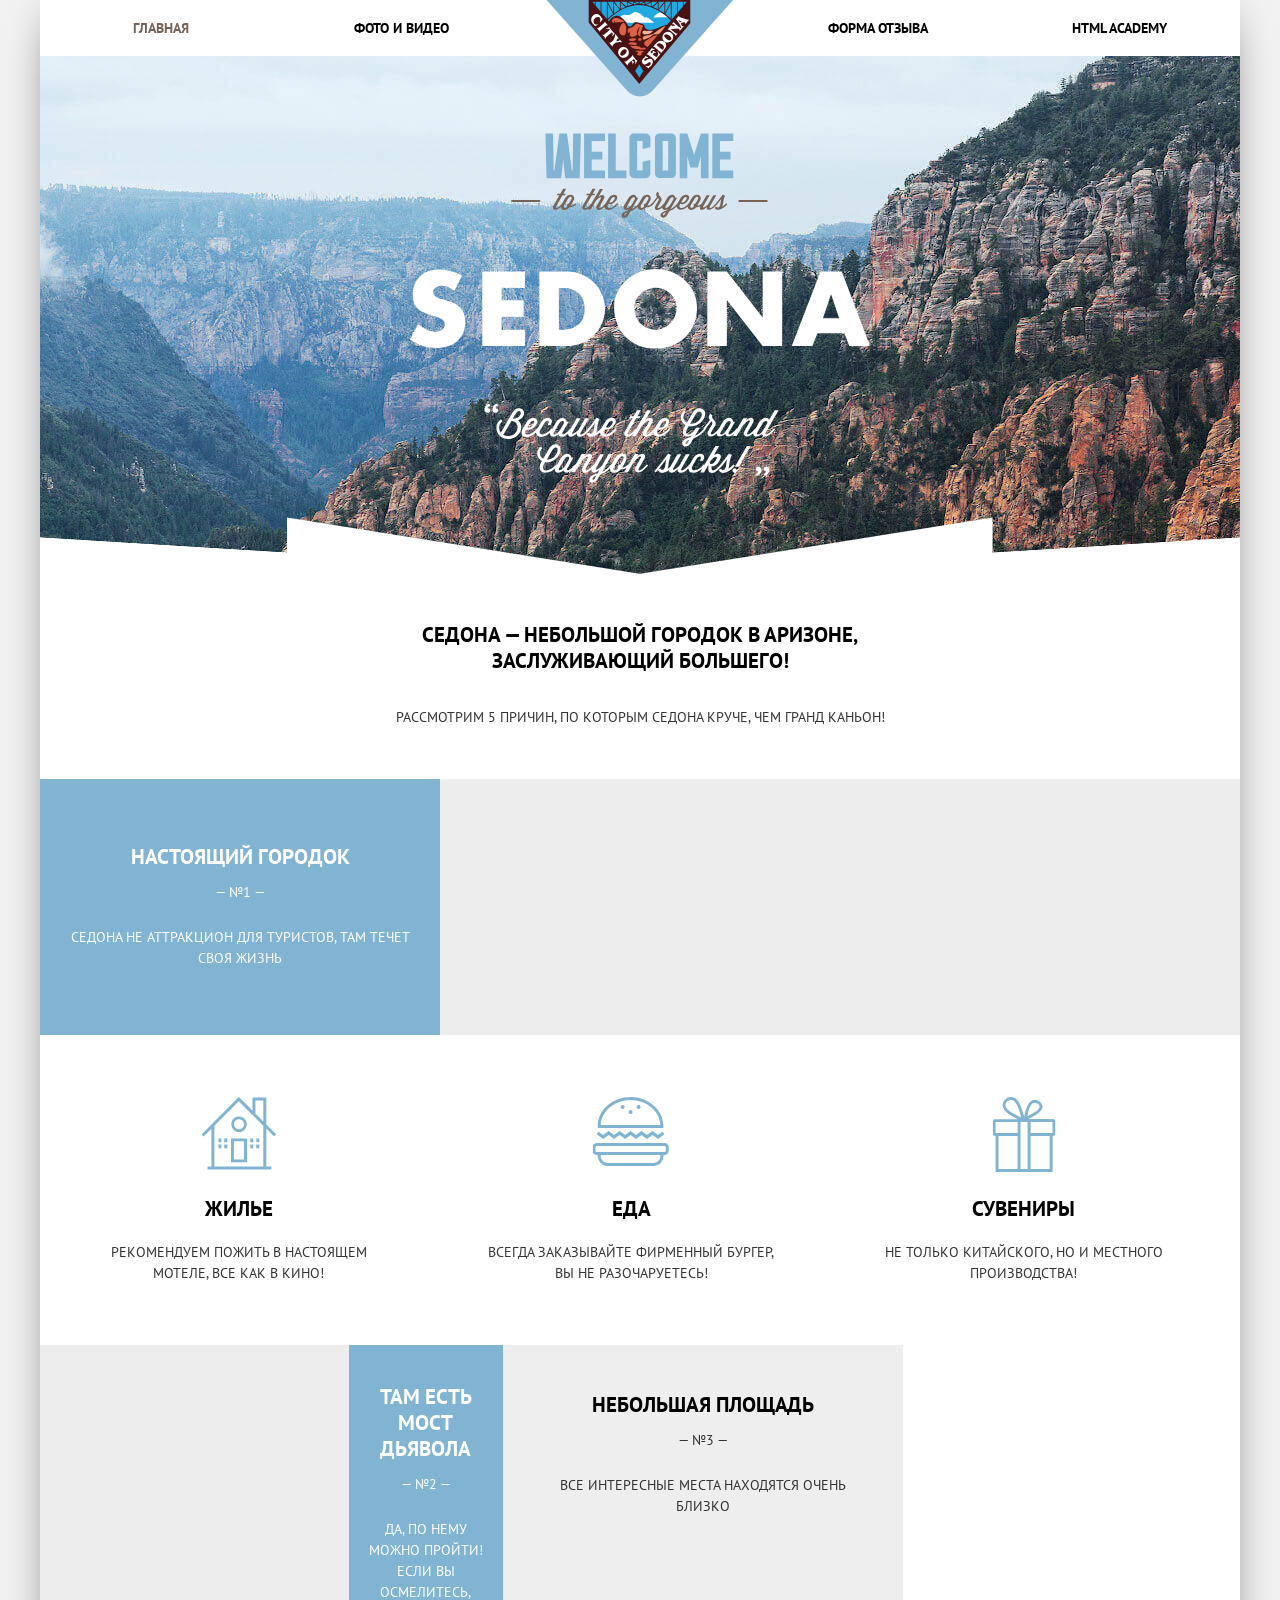
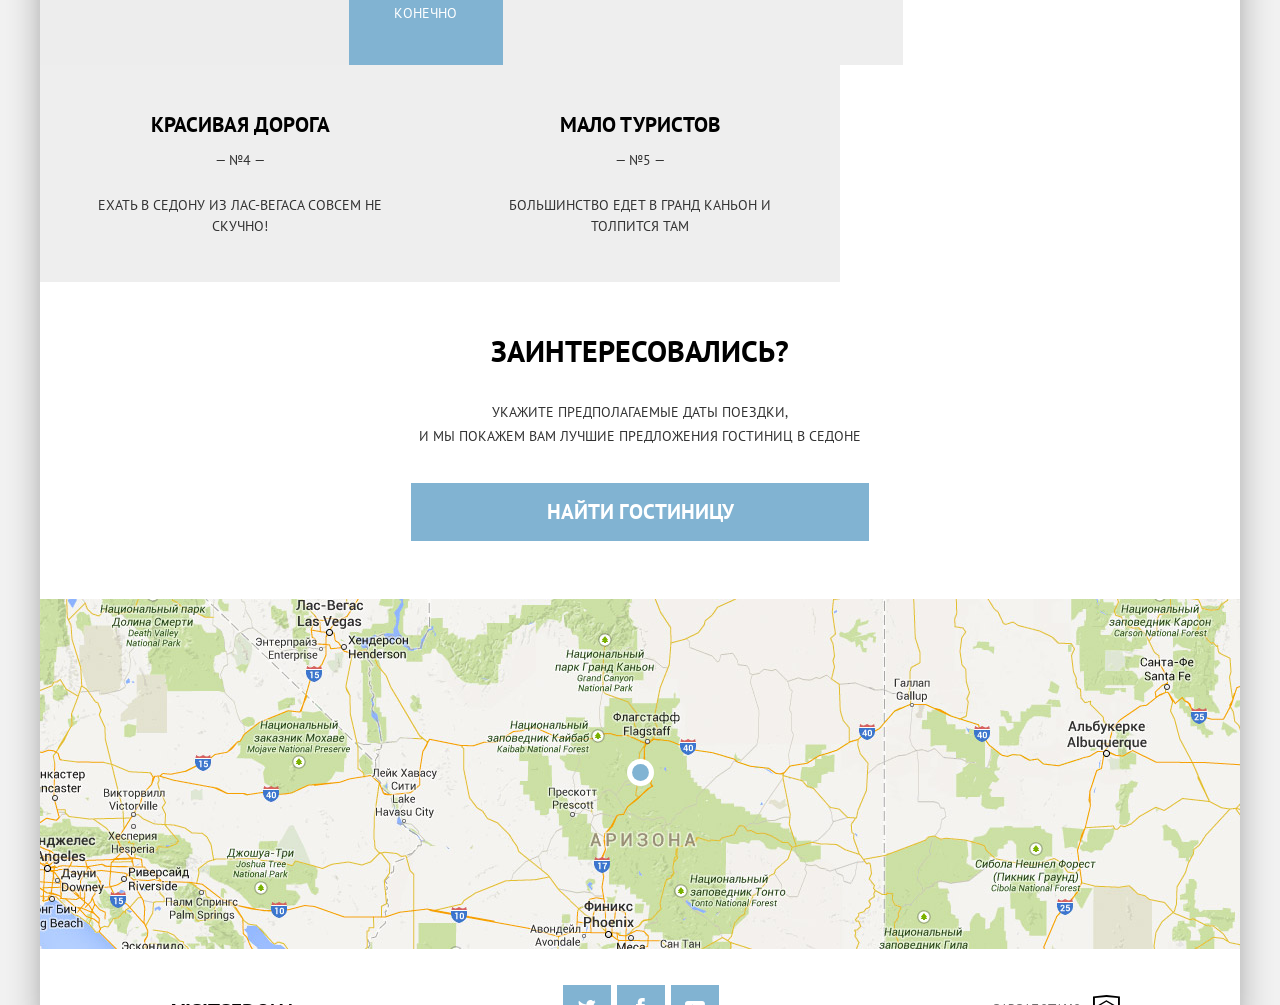
==== commit 7209942c: "Sedona -done" ====
--- a/index.html
+++ b/index.html
@@ -4,8 +4,9 @@
 <head>
 	<meta charset="UTF-8">
 	<meta name="viewport" content="width=device-width,initial-scale=1">
-	<link rel="stylesheet" href="css/normalize.css">
-	<link rel="stylesheet" href="css/style.css">
+	<meta name="description" content="Сайт курортного городка Седона">
+	<link rel="stylesheet" href="css/normalize.min.css">
+	<link rel="stylesheet" href="css/style.min.css">
 	<title>Sedona</title>
 </head>
 
@@ -58,15 +59,13 @@
 							</div>
 							<p class="features_wrapper-picture">
 								<picture>
-									<!--
-								<source type="image/webp" media="(min-width: 960px)" srcset="img/main-city-desktop@1x.webp 1x, img/main-city-desktop@2x.webp 2x">
-								<source type="image/webp" media="(min-width: 500px)" srcset="img/main-city-tablet@1x.webp 1x, img/main-city-tablet@2x.webp 2x">
-								<source type="image/webp" srcset="img/main-city-mobile@1x.webp 1x, img/main-city-mobile@2x.webp 2x">
+									<source type="image/webp" media="(min-width: 960px)" srcset="img/main-city-desktop@1x.webp 1x, img/main-city-desktop@2x.webp 2x">
+									<source type="image/webp" media="(min-width: 500px)" srcset="img/main-city-tablet@1x.webp 1x, img/main-city-tablet@2x.webp 2x">
+									<source type="image/webp" srcset="img/main-city-mobile@1x.webp 1x, img/main-city-mobile@2x.webp 2x">
 
--->
 									<source media="(min-width: 960px)" srcset="img/main-city-desktop@1x.jpg 1x, img/main-city-desktop@2x.jpg 2x">
 									<source media="(min-width: 500px)" srcset="img/main-city-tablet@1x.jpg 1x, img/main-city-tablet@2x.jpg 2x">
-									<img class="features__picture" src="img/main-city-mobile@1x.jpg" , srcset="img/main-city-mobile@2x.jpg 2x" alt="Фото настоящего городка">
+									<img class="features__picture" src="img/main-city-mobile@1x.jpg" srcset="img/main-city-mobile@2x.jpg 2x" alt="Фото настоящего городка">
 								</picture>
 							</p>
 						</div>
@@ -94,15 +93,13 @@
 							</div>
 							<p class="features_wrapper-picture">
 								<picture>
-									<!--
-								<source type="image/webp" media="(min-width: 960px)" srcset="img/main-bridge-desktop@1x.webp 1x, img/main-bridge-desktop@1x.webp 2x">
-								<source type="image/webp" media="(min-width: 500px)" srcset="img/main-bridge-tablet@1x.webp 1x, img/main-bridge-tablet@2x.webp 2x">
-								<source type="image/webp" srcset="img/main-bridge-mobile@1x.webp 1x, img/main-bridge-mobile@2x.webp 2x">
+									<source type="image/webp" media="(min-width: 960px)" srcset="img/main-bridge-desktop@1x.webp 1x, img/main-bridge-desktop@2x.webp 2x">
+									<source type="image/webp" media="(min-width: 500px)" srcset="img/main-bridge-tablet@1x.webp 1x, img/main-bridge-tablet@2x.webp 2x">
+									<source type="image/webp" srcset="img/main-bridge-mobile@1x.webp 1x, img/main-bridge-mobile@2x.webp 2x">
 
--->
 									<source media="(min-width: 960px)" srcset="img/main-bridge-desktop@1x.jpg 1x, img/main-bridge-desktop@2x.jpg 2x">
 									<source media="(min-width: 500px)" srcset="img/main-bridge-tablet@1x.jpg 1x, img/main-bridge-tablet@2x.jpg 2x">
-									<img class="features__picture" src="img/main-bridge-mobile@1x.jpg" , srcset="img/main-bridge-mobile@2x.jpg 2x" alt="Фото настоящего городка">
+									<img class="features__picture" src="img/main-bridge-mobile@1x.jpg" srcset="img/main-bridge-mobile@2x.jpg 2x" alt="Фото настоящего городка">
 								</picture>
 							</p>
 						</div>
@@ -139,7 +136,7 @@
 			<section class="map">
 				<h2 class="visually-hidden">Как до нас добраться?</h2>
 				<div class="map__wrapper">
-					<iframe class="iframe-map" src="https://www.google.com/maps/embed?pb=!1m18!1m12!1m3!1d1413221.6523527799!2d-112.54338625331765!3d34.6433937716093!2m3!1f0!2f0!3f0!3m2!1i1024!2i768!4f13.1!3m3!1m2!1s0x872da132f942b00d%3A0x5548c523fa6c8efd!2z0KHQtdC00L7QvdCwLCDQkNGA0LjQt9C-0L3QsCA4NjMzNiwg0KHQqNCQ!5e0!3m2!1sru!2sua!4v1612902849859!5m2!1sru!2sua" height="350" frameborder="0" style="border:0;" allowfullscreen="" aria-hidden="false" tabindex="0"></iframe>
+					<iframe class="iframe-map" title="Как до нас добраться?" src="https://www.google.com/maps/embed?pb=!1m18!1m12!1m3!1d1413221.6523527799!2d-112.54338625331765!3d34.6433937716093!2m3!1f0!2f0!3f0!3m2!1i1024!2i768!4f13.1!3m3!1m2!1s0x872da132f942b00d%3A0x5548c523fa6c8efd!2z0KHQtdC00L7QvdCwLCDQkNGA0LjQt9C-0L3QsCA4NjMzNiwg0KHQqNCQ!5e0!3m2!1sru!2sua!4v1612902849859!5m2!1sru!2sua" height="350" style="border:0;" allowfullscreen="" aria-hidden="false" tabindex="0"></iframe>
 				</div>
 			</section>
 		</main>
@@ -165,7 +162,7 @@
 				</ul>
 				<div class="page-footer__copyright">
 					<b class="page-footer__copyright-text" title="Логотип HTML Academy">Разработано</b>
-					<a href="#" class="page-footer__copyright-link">
+					<a class="page-footer__copyright-link">
 						<svg width="27" height="35" viewBox="0 0 27 35" fill="none">
 							<path d="M13.6 0h-.1L0 1.4v24.7l13.5 8 13.4-8V1.4L13.6 0zM25 12.1L13.5 5.3v-.1h-.1l-.1-.1v.1L1.9 12.1v-9l11.5-1.2L25 3.1v9zM13.4 6.8l11.5 6.7-4.5 2.6-7.1-4.2v1.4l5.9 3.5-.9.5-5-3v1.4l3.8 2.3-.8.5-3-1.8v1.4l1.9 1.1-1.8 1.1L2 13.6l11.4-6.8zM1.9 15.1l11.4 6.8v1l-7.9-4.7v1.4l8 4.8v1.1l-8-4.7v1.4l8 4.8 8.1-4.9v-5.2l3.4-2v10l-11.5 6.9L1.9 25v-9.9z" fill="#000" />
 						</svg>
@@ -174,7 +171,7 @@
 			</div>
 		</footer>
 	</div>
-	<script src="scripts/main-nav.js"></script>
+	<script src="scripts/main-nav.min.js"></script>
 </body>
 
 </html>
--- a/css/style.min.css
+++ b/css/style.min.css
@@ -0,0 +1 @@
+@font-face{font-weight:400;font-family:"PT Sans Regular";font-style:normal;font-display:swap;src:url(../fonts/ptsans.woff2) format("woff2"),url(../fonts/ptsans.woff) format("woff")}@font-face{font-weight:700;font-family:"PT Sans Bold";font-style:normal;font-display:swap;src:url(../fonts/ptsansbold.woff2) format("woff2"),url(../fonts/ptsansbold.woff) format("woff")}body{min-width:320px;font-family:"PT Sans Regular","Arial",sans-serif;background-color:#f2f2f2}.container{max-width:1200px;margin:0 auto;background-color:#fff;-webkit-box-shadow:0 0 49px -25px #000;box-shadow:0 0 49px -25px #000}.visually-hidden:not(:focus):not(:active),input[type=checkbox].visually-hidden,input[type=radio].visually-hidden{position:absolute;width:1px;height:1px;margin:-1px;border:0;padding:0;white-space:nowrap;-webkit-clip-path:insert(100%);clip-path:insert(100%);clip:rect(0 0 0 0);overflow:hidden}img{max-width:100%;height:auto}.list-reset{list-style:none}.list-reset,.text-reset{margin:0;padding:0}.index-central{margin:0 auto;max-width:940px}.page-header{position:relative;width:100%;display:-webkit-box;display:-ms-flexbox;display:flex;-webkit-box-orient:vertical;-webkit-box-direction:normal;-ms-flex-direction:column;flex-direction:column}.page-header__wrapper{position:relative;margin-top:-29.7px;-webkit-box-ordinal-group:2;-ms-flex-order:1;order:1;width:100%;min-height:389px;background-image:url(../img/text-index-mobile.svg),url(../img/bg-back-mobile@1x.jpg);background-repeat:no-repeat;background-position:center 90px,center 0;background-size:282px 214px,768px auto}@media (-webkit-min-device-pixel-ratio:1.5),(-o-min-device-pixel-ratio:3/2),(min-resolution:144dpi),(min-resolution:1.5dppx){.page-header__wrapper{background-image:url(../img/text-index-mobile.svg),url(../img/bg-back-mobile@2x.jpg)}}.page-header__wrapper::after{content:"";position:absolute;bottom:0;width:100%;height:26px;background:-webkit-gradient(linear,right top,left bottom,color-stop(50%,transparent),color-stop(50.9%,#fff)) left/51.5% 100% no-repeat,-webkit-gradient(linear,left top,right bottom,color-stop(50%,transparent),color-stop(50.9%,#fff)) right/51.5% 100% no-repeat;background:-o-linear-gradient(top right,transparent 50%,#fff 50.9%) left/51.5% 100% no-repeat,-o-linear-gradient(top left,transparent 50%,#fff 50.9%) right/51.5% 100% no-repeat;background:linear-gradient(to bottom left,transparent 50%,#fff 50.9%) left/51.5% 100% no-repeat,linear-gradient(to bottom right,transparent 50%,#fff 50.9%) right/51.5% 100% no-repeat}.page-header__logo{text-align:center;z-index:2}.inner-page .page-header__wrapper{min-height:158px;background-image:url(../img/inner-text-mobile.svg),url(../img/bg-back-mobile@1x.jpg);background-repeat:no-repeat;background-position:center 52px,center -231px;background-size:229px 39px,768px auto}@media (min-width:768px){.page-header__wrapper{margin-top:0;min-height:518px;background-image:url(../img/text-index-tablet.svg),url(../img/bg-back-desktop@1x.jpg);background-repeat:no-repeat;background-position:center 77px,center 0;background-size:460px 350px,1200px auto}.page-header__wrapper::after,.page-header__wrapper::before{content:"";position:absolute;bottom:-1px;width:100%;height:38px;background:-webkit-gradient(linear,right top,left bottom,color-stop(50%,transparent),color-stop(50.9%,#fff)) left/51.5% 100% no-repeat,-webkit-gradient(linear,left top,right bottom,color-stop(50%,transparent),color-stop(50.9%,#fff)) right/51.5% 100% no-repeat;background:-o-linear-gradient(top right,transparent 50%,#fff 50.9%) left/51.5% 100% no-repeat,-o-linear-gradient(top left,transparent 50%,#fff 50.9%) right/51.5% 100% no-repeat;background:linear-gradient(to bottom left,transparent 50%,#fff 50.9%) left/51.5% 100% no-repeat,linear-gradient(to bottom right,transparent 50%,#fff 50.9%) right/51.5% 100% no-repeat}.page-header__wrapper::before{left:50%;-webkit-transform:translateX(-50%);-ms-transform:translateX(-50%);transform:translateX(-50%);width:706px;height:58px}.inner-page .page-header__wrapper{min-height:290px;background-image:url(../img/inner-text-tablet.svg),url(../img/bg-back-mobile@1x.jpg);background-repeat:no-repeat;background-position:center 95px,center -276px;background-size:457px 78px,1200px auto}}@media (min-width:768px) and (-webkit-min-device-pixel-ratio:1.5),(min-width:768px) and (-o-min-device-pixel-ratio:3/2),(min-width:768px) and (min-resolution:144dpi),(min-width:768px) and (min-resolution:1.5dppx){.page-header__wrapper{background-image:url(../img/text-index-tablet.svg),url(../img/bg-back-desktop@2x.jpg)}}.main-nav{position:relative;-webkit-box-ordinal-group:0;-ms-flex-order:-1;order:-1}@media (max-width:767px){.main-nav--opened .main-nav__list{display:block}.main-nav--closed .main-nav__list{display:none}}.main-nav__wrapper{background-color:#81b3d2}.main-nav__list{margin:0;padding:0;list-style:none}.site-list__item{-webkit-box-shadow:inset 0 1px 0 0 rgba(255,255,255,.2),inset 0 -1px 0 0 rgba(1,1,1,.2);box-shadow:inset 0 1px 0 0 rgba(255,255,255,.2),inset 0 -1px 0 0 rgba(1,1,1,.2)}.site-list__item a{display:block;padding:7px 25px;font-family:"PT Sans Bold";font-size:18px;line-height:40px;font-weight:700;text-transform:uppercase;text-decoration:none;color:#fff;text-align:center}.site-list__item:first-child{-webkit-box-shadow:inset 0 1px 0 0 rgba(255,255,255,.2),inset 0 -1px 0 0 rgba(1,1,1,.2);box-shadow:inset 0 1px 0 0 rgba(255,255,255,.2),inset 0 -1px 0 0 rgba(1,1,1,.2)}.site-list__item:last-child{-webkit-box-shadow:inset 0 1px 0 0 rgba(255,255,255,.2),inset 0 -1px 4px 0 rgba(1,1,1,.2);box-shadow:inset 0 1px 0 0 rgba(255,255,255,.2),inset 0 -1px 4px 0 rgba(1,1,1,.2)}@media (max-width:767px){.site-list__item:not(.site-list__item--active):focus,.site-list__item:not(.site-list__item--active):hover{background-color:#669ec0}.site-list__item:not(.site-list__item--active):active{background-color:#5496bd}.site-list__item:not(.site-list__item--active) a:active{color:rgba(255,255,255,.3)}}.main-nav__toggle{position:absolute;top:17px;right:20px;display:block;padding:0;width:23px;height:21px;background:0 0;border:0;z-index:3;cursor:pointer;outline:0}.main-nav--closed .main-nav__toggle::before{content:"";position:absolute;top:0;right:0;width:23px;height:4px;background-color:#81b3d2;-webkit-box-shadow:0 8px 0 0 #81b3d2,0 16px 0 0 #81b3d2;box-shadow:0 8px 0 0 #81b3d2,0 16px 0 0 #81b3d2}.main-nav--closed .main-nav__toggle:focus,.main-nav--closed .main-nav__toggle:hover{opacity:.6}.main-nav--closed .main-nav__toggle:active{opacity:.3}.main-nav--opened .main-nav__toggle::after,.main-nav--opened .main-nav__toggle::before{content:"";position:absolute;top:-3px;right:9.5px;width:4px;height:28px;background-color:#fff;-webkit-transform:rotate(45deg);-ms-transform:rotate(45deg);transform:rotate(45deg)}.main-nav--opened .main-nav__toggle::after{-webkit-transform:rotate(-45deg);-ms-transform:rotate(-45deg);transform:rotate(-45deg)}.main-nav--opened .main-nav__toggle:focus,.main-nav--opened .main-nav__toggle:hover{opacity:.6}.main-nav--opened .main-nav__toggle:active{opacity:.3}.main-nav--nojs .main-nav__list{display:block}.main-nav--nojs .main-nav__toggle{display:none}@media (min-width:768px){.page-header__logo{position:absolute;left:50%;-webkit-transform:translateX(-50%);-ms-transform:translateX(-50%);transform:translateX(-50%)}.main-nav__toggle{display:none}.main-nav__wrapper{background-color:transparent}.main-nav__list{min-height:56px;display:-webkit-box;display:-ms-flexbox;display:flex;-ms-flex-wrap:wrap;flex-wrap:wrap;-webkit-box-align:center;-ms-flex-align:center;align-items:center}.site-list__item{width:20%;-webkit-box-shadow:none;box-shadow:none}.site-list__item a{font-size:14px;line-height:26px;color:#000}.site-list__item:not(.site-list__item--active) a:focus,.site-list__item:not(.site-list__item--active) a:hover{color:#81b3d2}.site-list__item:not(.site-list__item--active) a:active{color:rgba(0,0,0,.3)}.site-list__item:nth-child(-n+8){width:20.1%}.site-list__item:nth-child(3),.site-list__item:nth-child(7){margin-left:19.6%}.site-list__item:first-child{-webkit-box-shadow:none;box-shadow:none}.site-list__item:last-child{-webkit-box-shadow:none;box-shadow:none}.site-list__item--active a{color:#766357}.main-nav--nojs .main-nav__list{display:-webkit-box;display:-ms-flexbox;display:flex}}.features__wrapper{max-width:500px;padding:0 25px;margin:39px auto 42px}.features__city,.features__reason{line-height:26px;text-align:center;text-transform:uppercase}.features__city{display:block;margin-bottom:29px;font-family:"PT Sans Bold";font-size:18px;font-weight:700;color:#000}.features__reason{margin:0;padding:0;font-family:"PT Sans Regular";font-size:14px;font-weight:400;color:#333}.features__list{padding:0;list-style:none;margin:0 0 30px;position:relative}@media (max-width:767px){.features__list::before{content:"";position:absolute;top:-16px;width:100%;height:16px;background:-webkit-gradient(linear,right top,left bottom,color-stop(50%,transparent),color-stop(50.9%,#81b3d2)) left/51.5% 100% no-repeat,-webkit-gradient(linear,left top,right bottom,color-stop(50%,transparent),color-stop(50.9%,#81b3d2)) right/51.5% 100% no-repeat;background:-o-linear-gradient(top right,transparent 50%,#81b3d2 50.9%) left/51.5% 100% no-repeat,-o-linear-gradient(top left,transparent 50%,#81b3d2 50.9%) right/51.5% 100% no-repeat;background:linear-gradient(to bottom left,transparent 50%,#81b3d2 50.9%) left/51.5% 100% no-repeat,linear-gradient(to bottom right,transparent 50%,#81b3d2 50.9%) right/51.5% 100% no-repeat}}.features__items-wrapper{position:relative;padding:29px 32px;max-width:512px;margin:0 auto;-webkit-box-sizing:border-box;box-sizing:border-box}.features__items-wrapper::after{content:"";position:absolute;bottom:0;left:50%;-webkit-transform:translateX(-50%);-ms-transform:translateX(-50%);transform:translateX(-50%);width:88%;height:1px;background-color:#d6d6d6}@media (min-width:550px){.features__items-wrapper::after{width:100%}}.features__item:nth-child(n+3){background-color:#eee}.features__item:last-child .features__items-wrapper::after{content:none}.features__text-wrapper{padding:39px 20px 41px;background-color:#81b3d2}.features__desc,.features__number,.features__title{margin:0;color:#fff;text-align:center;text-transform:uppercase}.features__title{padding:0;font-family:"PT Sans Bold";font-size:18px;line-height:26px;font-weight:700}.features__desc,.features__number{font-family:"PT Sans Regular";font-size:14px;line-height:21px;font-weight:400}.features__desc{padding:0}.features__number{display:block;padding:10px 0 18px}.features__title--color{color:#000}.features__text-color{color:#333}.features_wrapper-picture{margin:0;padding:0;font-size:0;line-height:0;text-align:center;background-color:#ededed}.features__sublist{list-style:none;padding:37px 20px 7px 70px;display:-webkit-box;display:-ms-flexbox;display:flex;-webkit-box-orient:vertical;-webkit-box-direction:normal;-ms-flex-direction:column;flex-direction:column;max-width:512px;margin:0 auto;-webkit-box-sizing:border-box;box-sizing:border-box}.features__sublist-item{position:relative;margin-bottom:31px}.features__sublist-desc,.features__sublist-title{padding:0;margin:0 0 17px;font-family:"PT Sans Bold";font-size:18px;line-height:26px;font-weight:700;color:#000;text-transform:uppercase}.features__sublist-desc{margin:0;font-family:"PT Sans Regular";font-size:14px;line-height:21px;font-weight:400;color:#333}.features__sublist-house::before{content:"";position:absolute;top:-8.2px;left:-48px;width:39px;height:37px;background-image:url(../img/icon-house.svg)}.features__sublist--food{-webkit-box-ordinal-group:2;-ms-flex-order:1;order:1}.features__sublist--food::before{content:"";position:absolute;top:-4px;left:-52px;width:40px;height:35px;background-image:url(../img/icon-food.svg)}.features__sublist--souvenir::before{content:"";position:absolute;top:-10.2px;left:-45px;width:32px;height:38px;background-image:url(../img/icon-souvenir.svg)}@media (min-width:768px){.features__wrapper{margin:48px auto 49px}.features__city{font-size:21px;margin-bottom:30px}.features__list{display:-webkit-box;display:-ms-flexbox;display:flex;-webkit-box-orient:horizontal;-webkit-box-direction:normal;-ms-flex-direction:row;flex-direction:row;-ms-flex-wrap:wrap;flex-wrap:wrap;margin-bottom:0}.features__item:nth-child(n+3){width:33.33333333%}.features__item-wrapper,.features__text-wrapper{display:-webkit-box;display:-ms-flexbox;display:flex}.features__text-wrapper{width:33.33333333%;-webkit-box-orient:vertical;-webkit-box-direction:normal;-ms-flex-direction:column;flex-direction:column;-webkit-box-pack:center;-ms-flex-pack:center;justify-content:center;-webkit-box-sizing:border-box;box-sizing:border-box}.features__title{font-size:21px}.features__number{padding:12px 0 24px}.features_wrapper-picture{width:66.66666667%}.features__picture{width:100%;height:256px}.features__text-wrapper--sort{-webkit-box-ordinal-group:2;-ms-flex-order:1;order:1}.features__sublist{margin-left:-7.553%;padding:161px 48px 41px;max-width:none;-webkit-box-orient:horizontal;-webkit-box-direction:normal;-ms-flex-direction:row;flex-direction:row;-webkit-box-pack:start;-ms-flex-pack:start;justify-content:flex-start;-ms-flex-wrap:wrap;flex-wrap:wrap}.features__sublist-item{margin-left:7.553%;margin-bottom:20px;width:25.3%}.features__sublist--food::before,.features__sublist--souvenir::before,.features__sublist-house::before{top:-99px;left:50%;-webkit-transform:translateX(-50%);-ms-transform:translateX(-50%);transform:translateX(-50%);width:75px;height:73px;background-image:url(../img/icon-house-tablet.svg)}.features__sublist--food{-webkit-box-ordinal-group:1;-ms-flex-order:0;order:0}.features__sublist--food::before,.features__sublist--souvenir::before{width:77px;height:69px;background-image:url(../img/icon-food-tablet.svg)}.features__sublist--souvenir::before{width:63px;height:76px;background-image:url(../img/icon-souvenir-tablet.svg)}.features__sublist-title{margin-bottom:20px;font-size:21px;text-align:center}.features__sublist-desc{text-align:center}.features__items-wrapper{padding:47px 49px 45px}.features__items-wrapper::after{content:none}}.beinterestedin{margin:0 auto;padding:0 20px 49px;max-width:512px;-webkit-box-sizing:border-box;box-sizing:border-box}.beinterestedin__title{display:block;margin-bottom:23px;font-family:"PT Sans Bold";font-size:21px;line-height:26px;font-weight:700;color:#000;text-align:center;text-transform:uppercase}.beinterestedin__desc{padding:0;margin:0 0 35px;font-family:"PT Sans Regular";font-size:14px;line-height:24px;font-weight:400;color:#333;text-align:center;text-transform:uppercase}.beinterestedin__desc--br{display:none}.beinterestedin__button{display:block;width:100%;padding:16px 20px;font-family:"PT Sans Bold";font-size:21px;line-height:26px;font-weight:700;color:#fff;text-align:center;text-transform:uppercase;border:0;background-color:#81b3d2;-webkit-box-sizing:border-box;box-sizing:border-box;cursor:pointer}.beinterestedin__button:focus,.beinterestedin__button:hover{background-color:#669ec0}.beinterestedin__button:active{color:rgba(255,255,255,.3);background-color:#5496bd}.beinterestedin__button:disabled{background-color:#e5e5e5}@media (min-width:768px){.beinterestedin{padding:56px 0 58px;max-width:458px}.beinterestedin__title{font-size:30px;margin-bottom:36px}.beinterestedin__desc--br{display:block}}.map__wrapper{width:100%;height:350px;background:url(../img/icon-map-marker.svg) no-repeat,url(../img/bg-map-desktop@1x.jpg) no-repeat #eee;background-size:27px 27px,auto 350px;background-position:50% 49.5%,50% 46.5%}@media (-webkit-min-device-pixel-ratio:1.5),(-o-min-device-pixel-ratio:3/2),(min-resolution:144dpi),(min-resolution:1.5dppx){.map__wrapper{background:url(../img/icon-map-marker.svg) no-repeat,url(../img/bg-map-desktop@2x.jpg) no-repeat #eee;background-size:27px 27px,auto 350px;background-position:50% 49.5%,50% 46.5%}}.iframe-map{width:100%}.photos__data-wrapper{padding:40px 20px 30px;max-width:435px;margin:0 auto}.photos__desc,.photos__title{padding:0;margin:0 0 28px;font-family:"PT Sans Bold";font-size:18px;line-height:26px;font-weight:700;color:#000;text-align:center;text-transform:uppercase}.photos__desc{margin:0;font-family:"PT Sans Regular";font-size:14px;line-height:24px;font-weight:400;color:#333}.photos__item,.photos__list{display:-webkit-box;display:-ms-flexbox;display:flex}.photos__list{margin:0;list-style:none;-webkit-box-orient:vertical;-webkit-box-direction:normal;-ms-flex-direction:column;flex-direction:column;padding:0}.photos__item{padding:22px 0 17px;-webkit-box-pack:center;-ms-flex-pack:center;justify-content:center;border-top:1px solid #e5e5e5;border-bottom:1px solid #e5e5e5}.photos_wrapper-picture{padding:0;margin:0 0 12px;font-size:0;line-height:0}.photos__author-name,.photos__title-picture{padding:0;font-size:14px;line-height:24px;text-align:left}.photos__title-picture{text-transform:uppercase;margin:0 0 2px;font-family:"PT Sans Bold";font-weight:700;color:#000}.photos__author-name{margin:0 0 9px;display:block;font-family:"PT Sans Regular";font-weight:400;color:#333}.photos__like-wrapper{display:-webkit-box;display:-ms-flexbox;display:flex;-webkit-box-align:center;-ms-flex-align:center;align-items:center;min-width:65px}.like__button{padding:0;margin:0 16px 0 0;border:0;background:0}.photos__count{position:relative;display:block;font-family:"PT Sans Bold";font-size:14px;line-height:24px;font-weight:700;color:#000}@media (min-width:768px){.photos{margin:0 auto;padding:0 60px;max-width:768px;-webkit-box-sizing:border-box;box-sizing:border-box}.photos__data-wrapper{padding:72px 0 70px}.photos__title{font-size:30px}.photos__list{-webkit-box-orient:horizontal;-webkit-box-direction:normal;-ms-flex-direction:row;flex-direction:row;-ms-flex-wrap:wrap;flex-wrap:wrap}.photos__item{padding:0;border:0}.photos__item:first-child{width:100%}.photos_wrapper-picture{margin:0}.photos-wrapper-color{padding:15px 20px;display:-webkit-box;display:-ms-flexbox;display:flex;-webkit-box-pack:justify;-ms-flex-pack:justify;justify-content:space-between;background-color:#f2f2f2}.photos__author-name{margin:0}.like__button{margin-right:10px}}@media (min-width:1200px){.photos{padding:0;min-width:100%}.photos__data-wrapper{padding-top:109px}.photos__item-wrapper{position:relative}.photos__author-name,.photos__count,.photos__title-picture{color:#fff}.like__button path{opacity:1;fill:#fff}.photos-wrapper-color{position:absolute;margin-top:-80px;width:100%;background-color:rgba(0,0,0,.3);-webkit-box-sizing:border-box;box-sizing:border-box}}.videopres{padding:35px 0 39px}.videopres-text-wrapper{margin:0 auto;padding:0 20px;max-width:440px}.videopres__desc,.videopres__title{text-transform:uppercase;text-align:center}.videopres__title{display:block;margin-bottom:28px;font-family:"PT Sans Bold";font-size:18px;line-height:26px;font-weight:700;color:#000}.videopres__desc{padding:0;margin:0 0 35px;font-family:"PT Sans Regular";font-size:14px;line-height:24px;font-weight:400;color:#333}.videopres_wrapper-picture{margin:0;padding:0;font-size:0;line-height:0;text-align:center}.videopres__controls{position:relative;margin:0 auto;max-width:280px}.videopres__progress-bar{position:absolute;top:-45px;width:280px;height:45px;background-color:rgba(0,0,0,.6)}.videopres__progress-bar::before{content:"";position:absolute;top:50%;left:50%;-webkit-transform:translate(-50%,-50%);-ms-transform:translate(-50%,-50%);transform:translate(-50%,-50%);width:235px;height:3px;background-color:rgba(255,255,255,.2)}.videopres__progress-bar::after{content:"";position:absolute;top:50%;left:58px;-webkit-transform:translateY(-50%);-ms-transform:translateY(-50%);transform:translateY(-50%);width:9px;height:9px;background-color:#fff;border-radius:50%}.videopres__buttons{padding-left:25px;padding-right:23px;height:66px;display:-webkit-box;display:-ms-flexbox;display:flex;-webkit-box-pack:justify;-ms-flex-pack:justify;justify-content:space-between;background-color:#f2f2f2}.videopres__button{padding:0;border:0;background:0 0}.button-fullscreen,.button-replay,.button-subtitle{outline:0;cursor:pointer;z-index:100}.button-fullscreen:focus path,.button-fullscreen:hover path,.button-replay:focus path,.button-replay:hover path,.button-subtitle:focus path,.button-subtitle:hover path{fill:#333}.button-fullscreen:active path,.button-replay:active path,.button-subtitle:active path{fill:#333;opacity:.3}.button-subtitle{margin-left:auto;margin-right:31px}.videopres_wrapper-video{position:relative}.video{position:absolute;width:100%;height:100%;z-index:2}@media (min-width:768px){.videopres{margin:0 auto;padding:64px 60px 39px;max-width:768px;-webkit-box-sizing:border-box;box-sizing:border-box}.videopres__title{font-size:30px}.videopres__desc{margin-bottom:73px}.videopres__controls{margin-top:-93px;min-width:100%}.videopres__progress-bar{top:auto;width:89%;height:93px;background:0 0}.videopres__progress-bar::before{width:389px}.videopres__progress-bar::after{left:206px}.videopres__buttons{padding-left:35px;padding-right:41px;height:93px;background-color:rgba(0,0,0,.6)}.videopres__button path{fill:#fff}.button-fullscreen:focus path,.button-fullscreen:hover path,.button-replay:focus path,.button-replay:hover path,.button-subtitle:focus path,.button-subtitle:hover path{fill:#fff;opacity:.6}.button-fullscreen:active path,.button-replay:active path,.button-subtitle:active path{fill:#fff;opacity:.3}}@media (min-width:1200px){.videopres{padding:64px 0 84px;max-width:800px}.videopres__progress-bar::before{width:540px}}.comments__text-wrapper{padding:37px 20px 19px;margin:0 auto;max-width:435px}.comments__desc,.comments__title{padding:0;margin:0 0 30px;font-family:"PT Sans Bold";font-size:18px;line-height:26px;font-weight:700;color:#000;text-align:center;text-transform:uppercase}.comments__desc{margin:0;font-family:"PT Sans Regular";font-size:14px;line-height:24px;font-weight:400;color:#333}.comments__form{display:-webkit-box;display:-ms-flexbox;display:flex;-webkit-box-orient:vertical;-webkit-box-direction:normal;-ms-flex-direction:column;flex-direction:column}.comments-wrapper{padding-top:20px;border-top:1px solid #e5e5e5}.comments__fieldset{margin:0;padding:0 20px;border:0}@media (max-width:767px){.comments__introduce{margin-bottom:25px}}.comments__form-title{font-family:"PT Sans Bold";font-size:18px;line-height:26px;font-weight:700;text-align:center;text-transform:uppercase}.introduce__list{padding:0;list-style:none;margin:21px 0 0}.introduce__item{margin-bottom:20px;display:-webkit-box;display:-ms-flexbox;display:flex;-webkit-box-align:center;-ms-flex-align:center;align-items:center}.introduce__item:last-child{margin-bottom:0}.introduce__name{margin-right:15px;font-family:"PT Sans Regular";font-size:14px;line-height:26px;color:#333;text-align:left;text-transform:uppercase}.introduce__input{padding:16px 22px;width:100%;font-family:"PT Sans Bold";font-size:18px;line-height:26px;font-weight:700;color:#000;border:0;background-color:#f2f2f2;-webkit-box-sizing:border-box;box-sizing:border-box;outline:0}.introduce__input::-webkit-input-placeholder{font-family:"PT Sans Bold";font-size:18px;line-height:26px;font-weight:700;color:#000}.introduce__input::-moz-placeholder{font-family:"PT Sans Bold";font-size:18px;line-height:26px;font-weight:700;color:#000}.introduce__input:-ms-input-placeholder,.introduce__input::-ms-input-placeholder{font-family:"PT Sans Bold";font-size:18px;line-height:26px;font-weight:700;color:#000}.introduce__input::placeholder{font-family:"PT Sans Bold";font-size:18px;line-height:26px;font-weight:700;color:#000}.introduce__input:hover{background-color:#e5e5e5}.introduce__input:focus{background:0 0;outline:4px solid #e5e5e5;outline-offset:-4px}.comments__contacts{margin-bottom:28px}.contacts__list{padding:0;list-style:none;margin:22px 0 0}.contacts__item{margin-bottom:12px}.contacts__item:last-child{margin-bottom:0}.contacts__name{margin-left:22px;margin-bottom:9px;display:block;font-family:"PT Sans Regular";font-size:14px;line-height:26px;color:#333;text-align:left;text-transform:uppercase}.contacts__input{padding:16px 80px 16px 22px;width:100%;font-family:"PT Sans Bold";font-size:18px;line-height:26px;font-weight:700;color:#000;border:0;background-color:#f2f2f2;-webkit-box-sizing:border-box;box-sizing:border-box}.contacts__input::-webkit-input-placeholder{font-family:"PT Sans Bold";font-size:18px;line-height:26px;font-weight:700;color:#000}.contacts__input::-moz-placeholder{font-family:"PT Sans Bold";font-size:18px;line-height:26px;font-weight:700;color:#000}.contacts__input:-ms-input-placeholder,.contacts__input::-ms-input-placeholder{font-family:"PT Sans Bold";font-size:18px;line-height:26px;font-weight:700;color:#000}.contacts__input::placeholder{font-family:"PT Sans Bold";font-size:18px;line-height:26px;font-weight:700;color:#000}.contacts__input[name=email],.contacts__input[name=phonenumber]{background-image:url(../img/icon-phone.svg),-webkit-gradient(linear,left top,left bottom,from(#e6e6e6),to(#e6e6e6));background-image:url(../img/icon-phone.svg),-o-linear-gradient(top,#e6e6e6,#e6e6e6);background-image:url(../img/icon-phone.svg),linear-gradient(to bottom,#e6e6e6,#e6e6e6);background-repeat:no-repeat;background-position:right 18px center,top right;background-size:18px 18px,58px 58px}.contacts__input[name=email]{background-image:url(../img/icon-email.svg),-webkit-gradient(linear,left top,left bottom,from(#e6e6e6),to(#e6e6e6));background-image:url(../img/icon-email.svg),-o-linear-gradient(top,#e6e6e6,#e6e6e6);background-image:url(../img/icon-email.svg),linear-gradient(to bottom,#e6e6e6,#e6e6e6);background-position:right 20px center,top right}.contacts__input:hover{background-color:#e5e5e5}.contacts__input:focus{background-color:#fff;outline:4px solid #e5e5e5;outline-offset:-4px}.impression__list{padding:0;list-style:none;margin:41px 0 0}.impression__item{position:relative;margin-bottom:44px;padding-left:80px;cursor:pointer}.impression__item:last-child{margin-bottom:40px}.impression__name{display:block;font-family:"PT Sans Bold";font-size:18px;line-height:26px;font-weight:700;color:#000;text-align:left;cursor:pointer}.filter-input-radio+label::before{content:"";position:absolute;top:50%;left:0;-webkit-transform:translateY(-50%);-ms-transform:translateY(-50%);transform:translateY(-50%);width:48px;height:48px;border:5px solid #f2f2f2;background-color:#f2f2f2;border-radius:50%}.filter-input-radio:focus+label::before,.filter-input-radio:hover+label::before{border:5px solid #e5e5e5;background-color:#e5e5e5}.filter-input-radio:active+label::before{border:5px solid #d5d5d5;background-color:#d5d5d5}.filter-input-radio:checked+label::after{content:"";position:absolute;top:50%;left:17px;-webkit-transform:translateY(-50%);-ms-transform:translateY(-50%);transform:translateY(-50%);width:18px;height:18px;border:3px solid #333;background-color:#333;border-radius:50%}.filter-input-radio:active+label::after{opacity:.3}.places__list{padding:0;list-style:none;margin:33px 0 0}.places__item{position:relative;margin-bottom:57px;padding-left:80px;cursor:pointer}.places__item:last-child{margin-bottom:38px}.places__name{display:block;font-family:"PT Sans Bold";font-size:18px;line-height:26px;font-weight:700;color:#000;text-align:left;cursor:pointer}.filter-input-checkbox+label::before{content:"";position:absolute;top:50%;left:0;-webkit-transform:translateY(-50%);-ms-transform:translateY(-50%);transform:translateY(-50%);width:56px;height:56px;background-color:#f2f2f2;border-radius:5px}.filter-input-checkbox:focus+label::before,.filter-input-checkbox:hover+label::before{background-color:#e5e5e5}.filter-input-checkbox:active+label::before{background-color:#d5d5d5}.filter-input-checkbox:checked+label::after{content:"";position:absolute;top:50%;left:17px;-webkit-transform:translateY(-50%);-ms-transform:translateY(-50%);transform:translateY(-50%);width:24px;height:17px;background-image:url(../img/icon-checkbox.svg)}.filter-input-checkbox:active+label::after,.social__item:active img{opacity:.3}.emotions__input{margin-top:20px;padding:18px 24px;width:100%;height:160px;font-family:"PT Sans Bold";font-size:18px;line-height:26px;font-weight:700;color:#000;background-color:#f2f2f2;border:0;-webkit-box-sizing:border-box;box-sizing:border-box;resize:none}.emotions__input::-webkit-input-placeholder{font-family:"PT Sans Bold";font-size:18px;line-height:26px;font-weight:700;color:#000}.emotions__input::-moz-placeholder{font-family:"PT Sans Bold";font-size:18px;line-height:26px;font-weight:700;color:#000}.emotions__input:-ms-input-placeholder,.emotions__input::-ms-input-placeholder{font-family:"PT Sans Bold";font-size:18px;line-height:26px;font-weight:700;color:#000}.emotions__input::placeholder{font-family:"PT Sans Bold";font-size:18px;line-height:26px;font-weight:700;color:#000}.emotions__input:hover{background-color:#e5e5e5}.emotions__input:focus{background:0 0;outline:4px solid #e5e5e5;outline-offset:-4px}.comments__submit-wrapper{margin:51px 0 37px;padding:0 20px}.comments__button{padding:16px 20px;display:block;width:100%;font-family:"PT Sans Bold";font-size:21px;line-height:26px;font-weight:700;color:#fff;text-transform:uppercase;text-align:center;background-color:#81b3d2;border:0;-webkit-box-sizing:border-box;box-sizing:border-box;cursor:pointer}.comments__button:focus,.comments__button:hover{background-color:#669ec0}.comments__button:active{color:rgba(255,255,255,.3);background-color:#5496bd}.comments__button:disabled{background-color:#e5e5e5}.comments__required-fields,.places__title-br{display:none}@media (min-width:768px){.comments__text-wrapper{padding-bottom:0}.comments__title{font-size:30px;margin-bottom:35px}.comments__form{margin:76px auto 0;padding:0 60px;max-width:960px;-webkit-box-orient:horizontal;-webkit-box-direction:normal;-ms-flex-direction:row;flex-direction:row;-ms-flex-wrap:wrap;flex-wrap:wrap}.introduce__order{position:relative;margin-left:auto;width:41.291%}.introduce__order::after{content:"";position:absolute;top:0;left:-57px;width:1px;height:100%;background-color:#dbdbdb}.introduce__list{margin-top:60px}.contacts__order{margin-top:72px;width:100%}.comments__contacts{border-top:1px solid #dbdbdb}.comments__contacts>legend,.comments__emotions>legend,.comments__places>legend{width:398px;background-color:#fff}.impression__order{position:relative;width:42%;-webkit-box-ordinal-group:0;-ms-flex-order:-1;order:-1}.impression__list{margin-top:75px}.impression__item{margin-bottom:52px}.impression__item:last-child{margin-bottom:0}.impression__form-title,.introduce__form-title{text-align:left}.places__order{width:100%;margin-top:21px}.comments__places{border-top:1px solid #dbdbdb}.places__title-br{display:block}.places__list{margin:58px auto 0;width:460px;display:-webkit-box;display:-ms-flexbox;display:flex;-ms-flex-wrap:wrap;flex-wrap:wrap;-webkit-box-pack:justify;-ms-flex-pack:justify;justify-content:space-between;-webkit-box-align:center;-ms-flex-align:center;align-items:center}.places__item{margin-bottom:64px;width:44%;-webkit-box-sizing:border-box;box-sizing:border-box}.places__item:last-child{margin-bottom:64px}.emotions__order{margin-top:21px;width:100%}.comments__emotions{border-top:1px solid #dbdbdb}.emotions__input{margin-top:60px}.comments-wrapper{padding-top:0;border:0}.comments__fieldset{padding:0}.comments__form-title{font-size:21px}.comments__submit-wrapper{margin:58px 0 44px;padding:0;width:100%;display:-webkit-box;display:-ms-flexbox;display:flex;-webkit-box-pack:justify;-ms-flex-pack:justify;justify-content:space-between;-webkit-box-align:center;-ms-flex-align:center;align-items:center}.comments__button{width:324px}.comments__required-fields{display:block;font-family:"PT Sans Regular";font-size:14px;line-height:26px;font-weight:400;color:#333;text-transform:uppercase}}@media (min-width:768px) and (min-width:960px){.introduce__order::after{content:"";position:absolute;top:0;left:-79px;width:1px;height:100%;background-color:#dbdbdb}}@media (min-width:1200px){.contacts__name-desktop{display:none}.contacts__item,.contacts__list{display:-webkit-box;display:-ms-flexbox;display:flex;-webkit-box-align:center;-ms-flex-align:center;align-items:center}.contacts__list{margin-top:77px;-webkit-box-pack:justify;-ms-flex-pack:justify;justify-content:space-between}.contacts__item{margin-bottom:0}.contacts__name{margin:0 17px 0 0}.contacts__input{width:315px}.places__order{margin-top:27px}.places__list{width:100%;-webkit-box-pack:start;-ms-flex-pack:start;justify-content:flex-start}.places__item{width:25%}.comments__button{width:480px}}.success{position:fixed;padding:45px 20px 20px;top:50%;left:50%;-webkit-transform:translate(-50%,-50%);-ms-transform:translate(-50%,-50%);transform:translate(-50%,-50%);width:100%;max-width:640px;background-color:#fff;-webkit-box-shadow:0 7px 15px rgba(0,0,0,.15);box-shadow:0 7px 15px rgba(0,0,0,.15);-webkit-box-sizing:border-box;box-sizing:border-box}.success::after{content:"";position:absolute;left:0;bottom:0;width:100%;height:98px;background-color:#f2f2f2;z-index:-1}.success__close,.success__text,.success__title{padding:0;margin:0 0 30px;font-family:"PT Sans Bold";font-size:18px;line-height:26px;font-weight:700;text-align:center;text-transform:uppercase;color:#000}.success__close,.success__text{margin:0;padding:0 20px;font-family:"PT Sans Regular";font-size:14px;line-height:24px;font-weight:400;color:#333}.success__close{margin:55px auto 0;padding:16px;display:block;width:100%;max-width:458px;font-family:"PT Sans Bold";font-size:18px;line-height:26px;font-weight:700;color:#fff;background-color:#81b3d2;border:0;cursor:pointer}.success__close:focus,.success__close:hover{background-color:#669ec0}.success__close:active{color:rgba(255,255,255,.3);background-color:#5496bd}.success__close:disabled{background-color:#e5e5e5}.success-none{display:none}@media (min-width:768px){.success{padding:60px 0 44px}.success::after{height:146px}.success__title{margin-bottom:32px;font-size:30px}.success__close{margin-top:79px}}.failure{position:fixed;padding:42px 20px 35px;top:50%;left:50%;-webkit-transform:translate(-50%,-50%);-ms-transform:translate(-50%,-50%);transform:translate(-50%,-50%);width:100%;max-width:400px;background-color:#fff;-webkit-box-shadow:0 7px 15px rgba(0,0,0,.15);box-shadow:0 7px 15px rgba(0,0,0,.15);-webkit-box-sizing:border-box;box-sizing:border-box}.failure__confirm,.failure__text,.failure__title{padding:0;margin:0 0 30px;font-family:"PT Sans Bold";font-size:18px;line-height:26px;font-weight:700;text-align:center;text-transform:uppercase;color:#000}.failure__confirm,.failure__text{margin:0;padding:0 20px;font-family:"PT Sans Regular";font-size:14px;line-height:24px;font-weight:400;color:#333}.failure__confirm{margin:25px auto 0;padding:16px;display:block;width:100%;max-width:272px;font-family:"PT Sans Bold";font-size:18px;line-height:26px;font-weight:700;color:#fff;background-color:#81b3d2;border:0;cursor:pointer}.failure__confirm:focus,.failure__confirm:hover{background-color:#669ec0}.failure__confirm:active{color:rgba(255,255,255,.3);background-color:#5496bd}.failure__confirm:disabled{background-color:#e5e5e5}.failure-none{display:none}@media (min-width:768px){.failure{padding:60px 62px 49px}.failure__title{padding:0 15px;margin-bottom:31px;font-size:30px;line-height:40px}.failure__text{padding:0}.failure__close{margin-top:35px}}.page-footer{padding:38px 0 23px}.page-footer-wrapper{display:-webkit-box;display:-ms-flexbox;display:flex;-webkit-box-orient:vertical;-webkit-box-direction:normal;-ms-flex-direction:column;flex-direction:column;-webkit-box-align:center;-ms-flex-align:center;align-items:center}@media (min-width:600px){.page-footer-wrapper{-webkit-box-orient:horizontal;-webkit-box-direction:normal;-ms-flex-direction:row;flex-direction:row;-ms-flex-pack:distribute;justify-content:space-around}}.page-footer__hashtag{display:block;font-family:"PT Sans Bold";font-size:21px;line-height:26px;font-weight:400;color:#000;text-transform:uppercase}.social__list{padding:0;list-style:none;margin:38px 0 34px -6px;width:162px;display:-webkit-box;display:-ms-flexbox;display:flex;-webkit-box-pack:start;-ms-flex-pack:start;justify-content:flex-start;-ms-flex-wrap:wrap;flex-wrap:wrap}@media (min-width:600px){.social__list{margin:0}}.social__item{margin-left:6px;margin-bottom:6px;display:-webkit-box;display:-ms-flexbox;display:flex;-webkit-box-pack:center;-ms-flex-pack:center;justify-content:center;-webkit-box-align:center;-ms-flex-align:center;align-items:center;width:48px;height:48px;background-color:#81b3d2;cursor:pointer}.social__item:focus,.social__item:hover{background-color:#669ec0}.social__item:active{background-color:#5496bd}.page-footer__copyright{display:-webkit-box;display:-ms-flexbox;display:flex;-webkit-box-align:center;-ms-flex-align:center;align-items:center}.page-footer__copyright-text{display:block;margin-top:-5px;margin-right:11px;font-family:"PT Sans Regular";font-size:14px;line-height:26px;font-weight:700;color:#000;text-transform:uppercase}.page-footer__copyright-link{font-size:0}.page-footer__copyright-link:focus path,.page-footer__copyright-link:hover path{fill:#81b3d2}.page-footer__copyright-link:active path{fill:#000;opacity:.3}@media (min-width:768px){.page-footer{padding:36px 60px 30px}.page-footer-wrapper{-webkit-box-pack:justify;-ms-flex-pack:justify;justify-content:space-between}.social__list{margin-left:-15px}}@media (min-width:1200px){.page-footer{padding:36px 120px 30px}}
